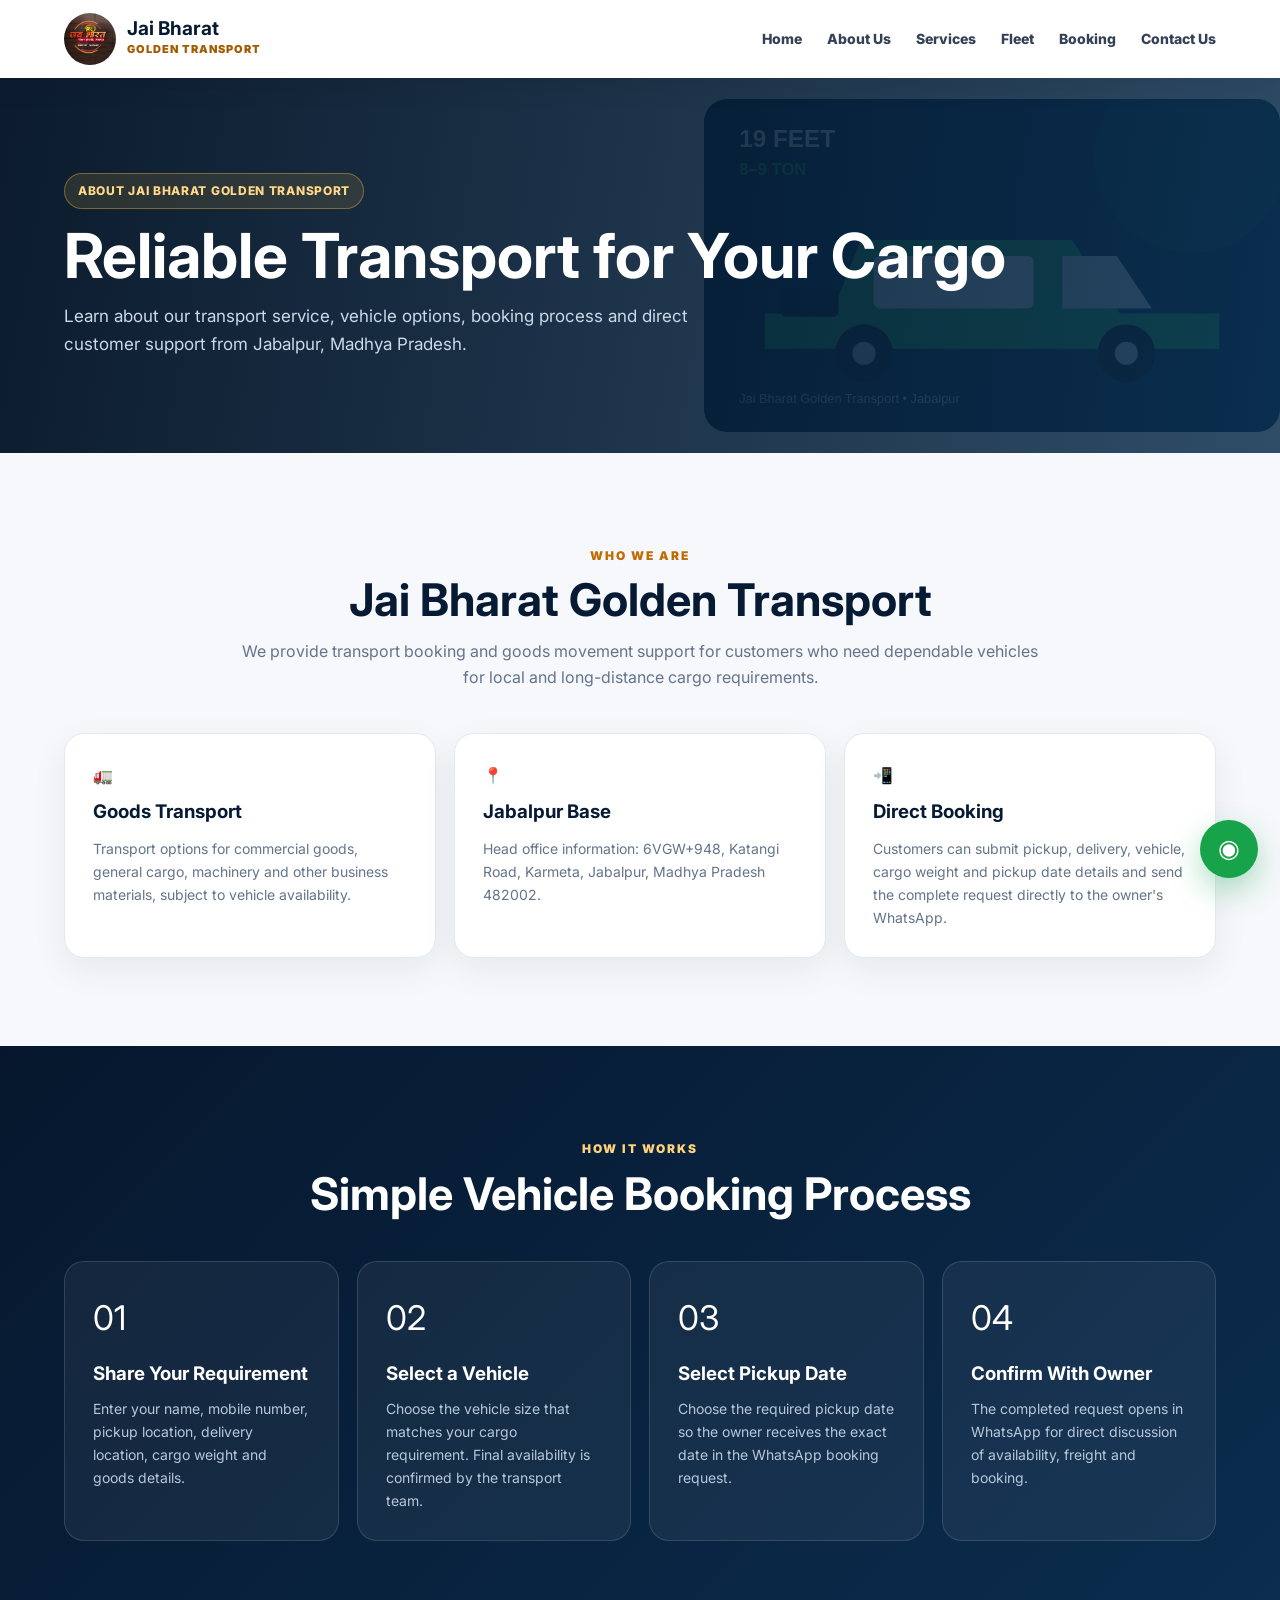
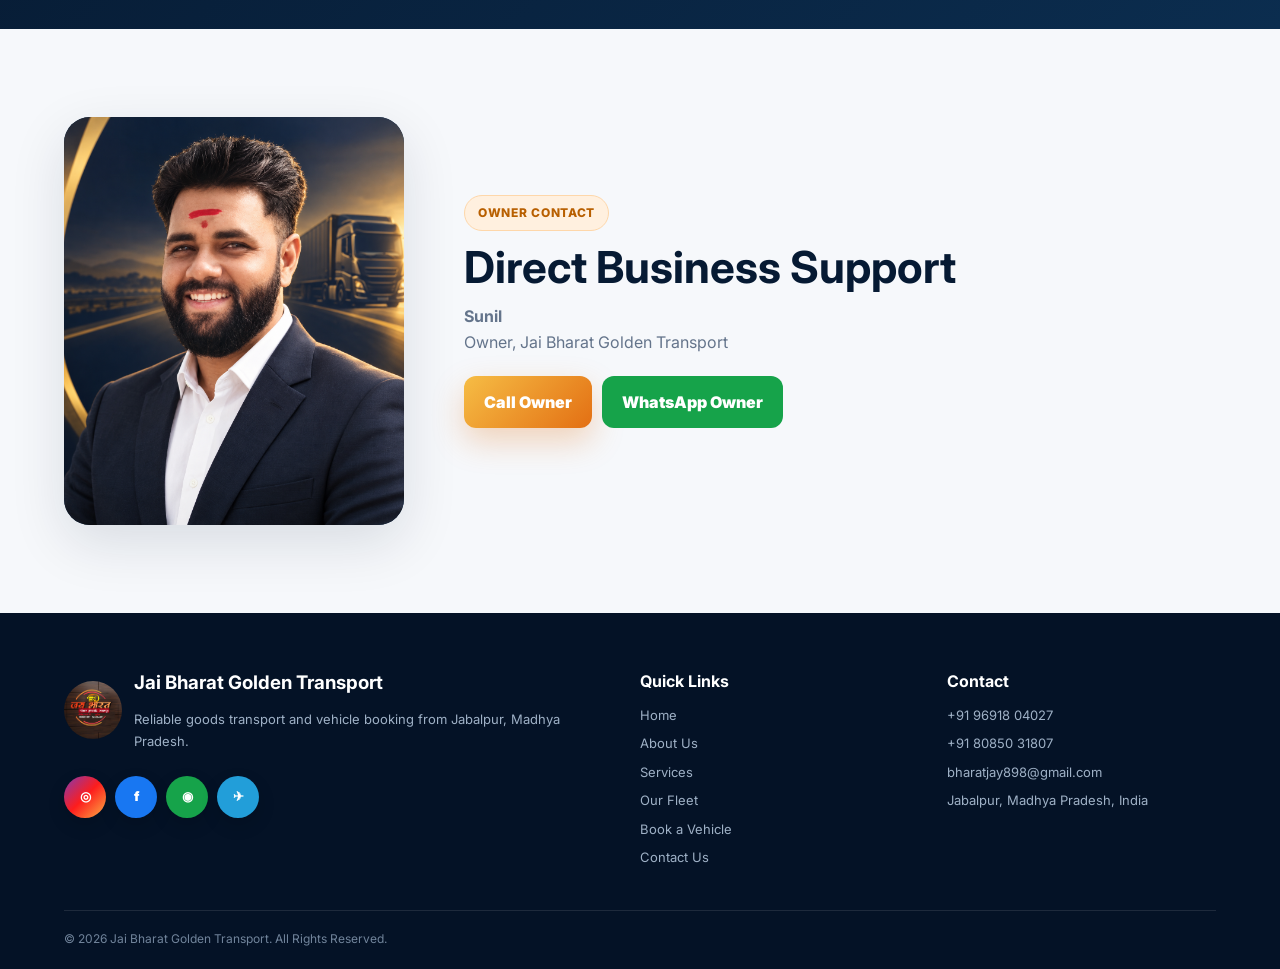
==== about.html @ 49b502b2 "Add files via upload" ====
<!DOCTYPE html>
<html lang="en">
<head>
<meta charset="UTF-8">
<meta name="viewport" content="width=device-width, initial-scale=1.0">
<meta name="description" content="About Jai Bharat Golden Transport, a Jabalpur transport and logistics service offering goods transport, freight support and vehicle booking.">
<meta name="keywords" content="Jai Bharat Golden Transport, Jabalpur Transport, transport service Jabalpur, goods transport Jabalpur, logistics Jabalpur, truck booking Jabalpur, vehicle booking Jabalpur, cargo transport Madhya Pradesh, freight transport, goods carrier, Tata Pickup, 14 feet truck, 17 feet truck, 19 feet truck, 22 feet truck, Jabalpur to Indore transport, Jabalpur to Pune transport, about Jai Bharat Golden Transport, Jabalpur logistics company, Jabalpur freight service">
<meta name="author" content="Jai Bharat Golden Transport">
<meta name="robots" content="index, follow">
<meta name="theme-color" content="#061a33">
<link rel="icon" href="logo.jfif">
<link rel="canonical" href="https://YOUR-DOMAIN.example/about.html">
<title>About Us | Jai Bharat Golden Transport</title>
<link rel="stylesheet" href="style.css">
</head>
<body>

<header class="nav">
  <a class="brand" href="index.html" aria-label="Jai Bharat Golden Transport Home">
    <img src="logo.jfif" alt="Jai Bharat Golden Transport logo">
    <div><strong>Jai Bharat</strong><span>Golden Transport</span></div>
  </a>
  <nav id="navLinks">
    <a href="index.html">Home</a>
    <a href="about.html">About Us</a>
    <a href="index.html#services">Services</a>
    <a href="index.html#fleet">Fleet</a>
    <a href="index.html#booking">Booking</a>
    <a href="contact.html">Contact Us</a>
  </nav>
  <button class="menu-btn" id="menuBtn" aria-label="Open navigation menu">☰</button>
</header>

<main>
<section class="page-hero"><div class="container"><span class="eyebrow">About Jai Bharat Golden Transport</span><h1>Reliable Transport for Your Cargo</h1><p>Learn about our transport service, vehicle options, booking process and direct customer support from Jabalpur, Madhya Pradesh.</p></div></section>
<section class="section"><div class="container">
<div class="section-head"><span>Who We Are</span><h2>Jai Bharat Golden Transport</h2><p>We provide transport booking and goods movement support for customers who need dependable vehicles for local and long-distance cargo requirements.</p></div>
<div class="feature-grid">
<article class="feature-card"><div class="icon">🚛</div><h3>Goods Transport</h3><p>Transport options for commercial goods, general cargo, machinery and other business materials, subject to vehicle availability.</p></article>
<article class="feature-card"><div class="icon">📍</div><h3>Jabalpur Base</h3><p>Head office information: 6VGW+948, Katangi Road, Karmeta, Jabalpur, Madhya Pradesh 482002.</p></article>
<article class="feature-card"><div class="icon">📲</div><h3>Direct Booking</h3><p>Customers can submit pickup, delivery, vehicle, cargo weight and pickup date details and send the complete request directly to the owner's WhatsApp.</p></article>
</div>
</div></section>
<section class="section dark-section"><div class="container"><div class="section-head light"><span>How It Works</span><h2>Simple Vehicle Booking Process</h2></div>
<div class="service-grid">
<article class="service-card"><div class="icon">01</div><h3>Share Your Requirement</h3><p>Enter your name, mobile number, pickup location, delivery location, cargo weight and goods details.</p></article>
<article class="service-card"><div class="icon">02</div><h3>Select a Vehicle</h3><p>Choose the vehicle size that matches your cargo requirement. Final availability is confirmed by the transport team.</p></article>
<article class="service-card"><div class="icon">03</div><h3>Select Pickup Date</h3><p>Choose the required pickup date so the owner receives the exact date in the WhatsApp booking request.</p></article>
<article class="service-card"><div class="icon">04</div><h3>Confirm With Owner</h3><p>The completed request opens in WhatsApp for direct discussion of availability, freight and booking.</p></article>
</div></div></section>
<section class="section"><div class="container owner-section">
<div class="owner-photo"><img src="owner.png" alt="Sunil, owner of Jai Bharat Golden Transport"></div>
<div class="owner-info"><span class="eyebrow" style="color:#b85f00;background:#fff0df;border-color:#fed7aa">Owner Contact</span><h2>Direct Business Support</h2><p><strong>Sunil</strong><br>Owner, Jai Bharat Golden Transport</p><div class="owner-buttons"><a class="btn primary" href="tel:9691804027">Call Owner</a><a class="btn whatsapp" href="https://wa.me/919691804027" target="_blank" rel="noopener">WhatsApp Owner</a></div></div>
</div></section>
</main>
<a class="float-wa" href="https://wa.me/919691804027" target="_blank" rel="noopener" aria-label="WhatsApp">◉</a>

<footer>
  <div class="container footer-grid">
    <div>
      <div class="footer-brand"><img src="logo.jfif" alt="Jai Bharat Golden Transport logo"><div><h3>Jai Bharat Golden Transport</h3><p>Reliable goods transport and vehicle booking from Jabalpur, Madhya Pradesh.</p></div></div>
      <div class="social-links">
        <a class="social instagram" href="https://www.instagram.com/" target="_blank" rel="noopener" aria-label="Instagram">◎</a>
        <a class="social facebook" href="https://www.facebook.com/" target="_blank" rel="noopener" aria-label="Facebook">f</a>
        <a class="social whatsapp" href="https://wa.me/919691804027" target="_blank" rel="noopener" aria-label="WhatsApp">◉</a>
        <a class="social telegram" href="https://t.me/" target="_blank" rel="noopener" aria-label="Telegram">✈</a>
      </div>
    </div>
    <div>
      <h4>Quick Links</h4>
      <a href="index.html">Home</a><a href="about.html">About Us</a><a href="index.html#services">Services</a><a href="index.html#fleet">Our Fleet</a><a href="index.html#booking">Book a Vehicle</a><a href="contact.html">Contact Us</a>
    </div>
    <div>
      <h4>Contact</h4>
      <a href="tel:9691804027">+91 96918 04027</a>
      <a href="tel:8085031807">+91 80850 31807</a>
      <a href="mailto:bharatjay898@gmail.com">bharatjay898@gmail.com</a>
      <p>Jabalpur, Madhya Pradesh, India</p>
    </div>
  </div>
  <div class="container footer-bottom">© <span id="year"></span> Jai Bharat Golden Transport. All Rights Reserved.</div>
</footer>

<script src="script.js"></script>
</body>
</html>
---- style.css ----
@import url('https://fonts.googleapis.com/css2?family=Inter:wght@400;500;600;700;800;900&display=swap');
:root{
  --navy:#061a33; --navy2:#0b2d50; --gold:#f5b83d; --gold2:#d99112;
  --orange:#ef7d18; --green:#16a34a; --text:#172033; --muted:#64748b;
  --bg:#f6f8fb; --white:#fff; --line:#e3e9f0;
  --shadow:0 18px 55px rgba(6,26,51,.12);
}
*{box-sizing:border-box;margin:0;padding:0}
html{scroll-behavior:smooth}
body{font-family:Inter,Arial,sans-serif;background:var(--bg);color:var(--text);line-height:1.65}
a{text-decoration:none;color:inherit}
img{max-width:100%}
.container{width:min(1160px,90%);margin:auto}
.nav{height:78px;background:rgba(255,255,255,.97);display:flex;align-items:center;padding:0 5%;position:sticky;top:0;z-index:100;box-shadow:0 8px 28px rgba(0,0,0,.08)}
.brand{display:flex;align-items:center;gap:11px;margin-right:auto}
.brand img{width:52px;height:52px;border-radius:50%;object-fit:cover}
.brand strong{display:block;color:var(--navy);font-size:19px;line-height:1.1}
.brand span{display:block;color:#a35c00;font-size:11px;font-weight:900;letter-spacing:1px;text-transform:uppercase}
nav{display:flex;align-items:center;gap:25px;font-size:14px;font-weight:800;color:#334155}
nav a{position:relative;padding:27px 0}
nav a:after{content:"";position:absolute;left:0;right:100%;bottom:18px;height:2px;background:var(--orange);transition:.25s}
nav a:hover,nav a.active{color:var(--orange)}
nav a:hover:after,nav a.active:after{right:0}
.menu-btn{display:none;border:0;background:none;font-size:27px;color:var(--navy)}
.hero{min-height:680px;position:relative;display:flex;align-items:center;overflow:hidden;background:linear-gradient(100deg,rgba(3,15,31,.98) 0%,rgba(5,27,49,.90) 48%,rgba(5,27,49,.48) 100%),url('22-ft.svg');background-repeat:no-repeat;background-size:cover,55% auto;background-position:center,right center}
.hero:before{content:"";position:absolute;inset:0;background:radial-gradient(circle at 78% 38%,rgba(245,184,61,.22),transparent 25%),linear-gradient(90deg,rgba(6,26,51,.4),transparent)}
.hero-content{position:relative;z-index:2;padding:90px 0;color:#fff;max-width:760px}
.eyebrow{display:inline-flex;padding:7px 13px;border-radius:999px;background:rgba(245,184,61,.12);border:1px solid rgba(245,184,61,.4);color:#ffd88a;font-size:12px;font-weight:800;letter-spacing:.7px;text-transform:uppercase}
.hero h1{font-size:clamp(40px,6vw,72px);line-height:1.04;margin:19px 0 18px;letter-spacing:-2px}
.hero h1 span{color:#ffc85b}
.hero p{font-size:18px;color:#dbe8f5;max-width:690px}
.hero-actions{display:flex;gap:12px;flex-wrap:wrap;margin:30px 0}
.btn{display:inline-flex;align-items:center;justify-content:center;gap:8px;border:0;border-radius:12px;padding:13px 20px;font-weight:900;cursor:pointer;transition:.25s}
.btn:hover{transform:translateY(-2px)}
.btn.primary{background:linear-gradient(135deg,#f6bd45,#e36f13);color:#fff;box-shadow:0 13px 32px rgba(227,111,19,.28)}
.btn.whatsapp{background:var(--green);color:#fff}
.btn.dark{background:var(--navy);color:#fff}
.btn.light{background:#fff;color:var(--navy)}
.btn.outline{border:1px solid rgba(255,255,255,.3);color:#fff;background:rgba(255,255,255,.07)}
.hero-stats{display:flex;gap:38px;flex-wrap:wrap;margin-top:20px}
.hero-stats b{display:block;font-size:25px}.hero-stats small{color:#bdcad9}
.section{padding:88px 0}
.section-head{text-align:center;max-width:800px;margin:0 auto 42px}
.section-head>span{font-size:12px;color:#c06c05;font-weight:900;text-transform:uppercase;letter-spacing:2px}
.section-head h2{font-size:clamp(29px,4vw,45px);line-height:1.12;color:var(--navy);margin:8px 0 12px}
.section-head p{color:var(--muted)}
.section-head.light h2,.section-head.light p{color:#fff}
.section-head.light>span{color:#ffd27b}
.dark-section{background:linear-gradient(135deg,#06172d,#0b2d4f);color:#fff}
.service-grid{display:grid;grid-template-columns:repeat(4,1fr);gap:18px}
.service-card{padding:28px;border:1px solid rgba(255,255,255,.13);background:rgba(255,255,255,.055);border-radius:20px;transition:.25s}
.service-card:hover{transform:translateY(-5px);background:rgba(255,255,255,.09)}
.service-card .icon{font-size:34px}.service-card h3{margin:13px 0 7px}.service-card p{color:#b8c7d9;font-size:14px}
.card-grid{display:grid;grid-template-columns:repeat(3,1fr);gap:18px}
.info-card,.fleet-card,.contact-card,.feature-card{background:#fff;border:1px solid var(--line);border-radius:20px;box-shadow:0 12px 35px rgba(7,27,53,.07)}
.info-card{padding:25px}.info-card .icon{font-size:29px}.info-card h3{margin:9px 0 5px;color:var(--navy)}.info-card p{color:var(--muted);font-size:14px}
.route-section{background:#eef4fa}
.route-box{display:grid;grid-template-columns:1fr 38px 1fr auto;gap:12px;align-items:end;background:#fff;padding:20px;border-radius:20px;box-shadow:var(--shadow)}
.field{display:flex;flex-direction:column;gap:7px}.field label{font-size:12px;font-weight:900;color:#475569}
.field input,.field select,.field textarea{width:100%;border:1px solid #d9e2ec;border-radius:11px;padding:12px 13px;font:inherit;outline:none;background:#fff;color:#172033}
.field input:focus,.field select:focus,.field textarea:focus{border-color:#f1a62b;box-shadow:0 0 0 3px rgba(241,166,43,.12)}
.swap{text-align:center;font-size:25px;color:var(--orange);padding-bottom:8px}
.route-result{margin-top:18px;background:#fff;border-left:4px solid var(--green);border-radius:12px;padding:16px}
.fleet-grid{display:grid;grid-template-columns:repeat(5,1fr);gap:16px}
.fleet-card{overflow:hidden;transition:.25s}.fleet-card:hover{transform:translateY(-5px)}
.fleet-card img{width:100%;display:block;aspect-ratio:1.65;object-fit:contain;background:#f8fafc;padding:12px}
.fleet-card>div{padding:18px}.tag{font-size:10px;background:#fff2d8;color:#9a5900;border-radius:999px;padding:5px 8px;font-weight:900}
.fleet-card h3{margin:11px 0 3px;color:var(--navy)}.fleet-card strong{color:#df6e0f}.fleet-card p{color:var(--muted);font-size:13px;margin-top:5px}
.booking-section{background:linear-gradient(135deg,#06172d,#0d3154)}
.booking-form{display:grid;grid-template-columns:repeat(2,1fr);gap:15px;background:rgba(255,255,255,.065);padding:25px;border-radius:22px;border:1px solid rgba(255,255,255,.13)}
.booking-form .field label{color:#dce9f6}.booking-form .field input,.booking-form .field select,.booking-form .field textarea{background:#fff}
.full{grid-column:1/-1}.big{padding:16px;font-size:15px}
.owner-section{display:grid;grid-template-columns:340px 1fr;gap:60px;align-items:center}
.owner-photo{border-radius:26px;overflow:hidden;box-shadow:var(--shadow);background:#0b2c4b}
.owner-photo img{width:100%;display:block}
.owner-info h1,.owner-info h2{font-size:44px;line-height:1.1;color:var(--navy);margin:12px 0}
.owner-info>p{color:var(--muted);font-size:16px}
.owner-buttons{display:flex;gap:10px;flex-wrap:wrap;margin:20px 0}
.contact-lines{display:flex;gap:18px;flex-wrap:wrap;color:#475569;font-size:14px}
.contact-lines a{font-weight:900;color:#b85f00}
.social-links{display:flex;gap:9px;flex-wrap:wrap;margin-top:17px}
.social{width:42px;height:42px;border-radius:50%;display:inline-flex;align-items:center;justify-content:center;color:#fff;font-weight:900;box-shadow:0 7px 18px rgba(0,0,0,.14);transition:.2s}
.social:hover{transform:translateY(-3px)}.instagram{background:linear-gradient(135deg,#833ab4,#fd1d1d,#fcb045)}.facebook{background:#1877f2}.telegram{background:#229ed9}.whatsapp{background:#16a34a}
.rating-card{padding:32px;display:flex;justify-content:space-between;align-items:center;gap:25px}
.stars{font-size:32px;color:#f4aa22;white-space:nowrap}.stars small{display:block;color:#64748b;font-size:10px;text-align:center;letter-spacing:1px}
.page-hero{padding:95px 0;background:linear-gradient(100deg,rgba(4,20,39,.97),rgba(9,44,75,.84)),url('19-ft.svg') right center/45% auto no-repeat;color:#fff}
.page-hero h1{font-size:clamp(38px,5vw,62px);line-height:1.05;margin:14px 0}.page-hero p{max-width:700px;color:#cbd9e8;font-size:17px}
.feature-grid{display:grid;grid-template-columns:repeat(3,1fr);gap:18px}.feature-card{padding:28px}.feature-card h3{color:var(--navy);margin:9px 0}.feature-card p{color:var(--muted);font-size:14px}
.contact-grid{display:grid;grid-template-columns:1.1fr .9fr;gap:25px}.contact-card{padding:30px}.contact-card h2{color:var(--navy);margin-bottom:15px}.contact-list{display:grid;gap:14px}.contact-item{padding:16px;border:1px solid var(--line);border-radius:13px;background:#f8fafc}.contact-item strong{display:block;color:var(--navy)}.contact-item span,.contact-item a{color:var(--muted);font-size:14px}
footer{background:#041226;color:#dbeafe;padding:55px 0 20px}
.footer-grid{display:grid;grid-template-columns:2fr 1fr 1fr;gap:38px}
.footer-brand{display:flex;align-items:center;gap:12px}.footer-brand img{width:58px;height:58px;border-radius:50%;object-fit:cover}
footer h3,footer h4{color:#fff;margin-bottom:10px}footer p,footer a{color:#9fb1c6;font-size:13px}footer a{display:block;margin:7px 0}.footer-bottom{border-top:1px solid rgba(255,255,255,.1);margin-top:35px;padding-top:18px;color:#71849b;font-size:12px}
.float-wa{position:fixed;right:22px;bottom:22px;width:58px;height:58px;border-radius:50%;display:flex;align-items:center;justify-content:center;background:#16a34a;color:#fff;font-size:25px;box-shadow:0 12px 30px rgba(22,163,74,.35);z-index:90}
@media(max-width:1050px){.service-grid{grid-template-columns:repeat(2,1fr)}.fleet-grid{grid-template-columns:repeat(3,1fr)}nav{gap:16px}.card-grid,.feature-grid{grid-template-columns:repeat(2,1fr)}}
@media(max-width:760px){
 .nav{height:68px;padding:0 4%}.brand img{width:44px;height:44px}.brand strong{font-size:16px}.brand span{font-size:9px}
 nav{display:none;position:absolute;left:0;right:0;top:68px;background:#fff;flex-direction:column;align-items:stretch;padding:10px 6%;box-shadow:0 15px 25px rgba(0,0,0,.1);gap:0}
 nav.show{display:flex}nav a{padding:13px 0}nav a:after{bottom:6px}.menu-btn{display:block}
 .hero{min-height:650px;background-size:cover,80% auto;background-position:center,right 35%}.hero-content{padding:65px 0}.hero h1{font-size:43px}.hero p{font-size:15px}
 .hero-stats{gap:18px}.section{padding:65px 0}.service-grid,.card-grid,.feature-grid,.fleet-grid,.contact-grid{grid-template-columns:1fr}
 .route-box{grid-template-columns:1fr}.swap{display:none}.booking-form{grid-template-columns:1fr;padding:17px}.full{grid-column:auto}
 .owner-section{grid-template-columns:1fr;gap:28px}.owner-photo{max-width:340px;margin:auto}.owner-info h2{font-size:35px}
 .footer-grid{grid-template-columns:1fr 1fr}.footer-grid>div:first-child{grid-column:1/-1}.page-hero{padding:70px 0;background-size:75% auto}
 .float-wa{right:16px;bottom:16px}
}
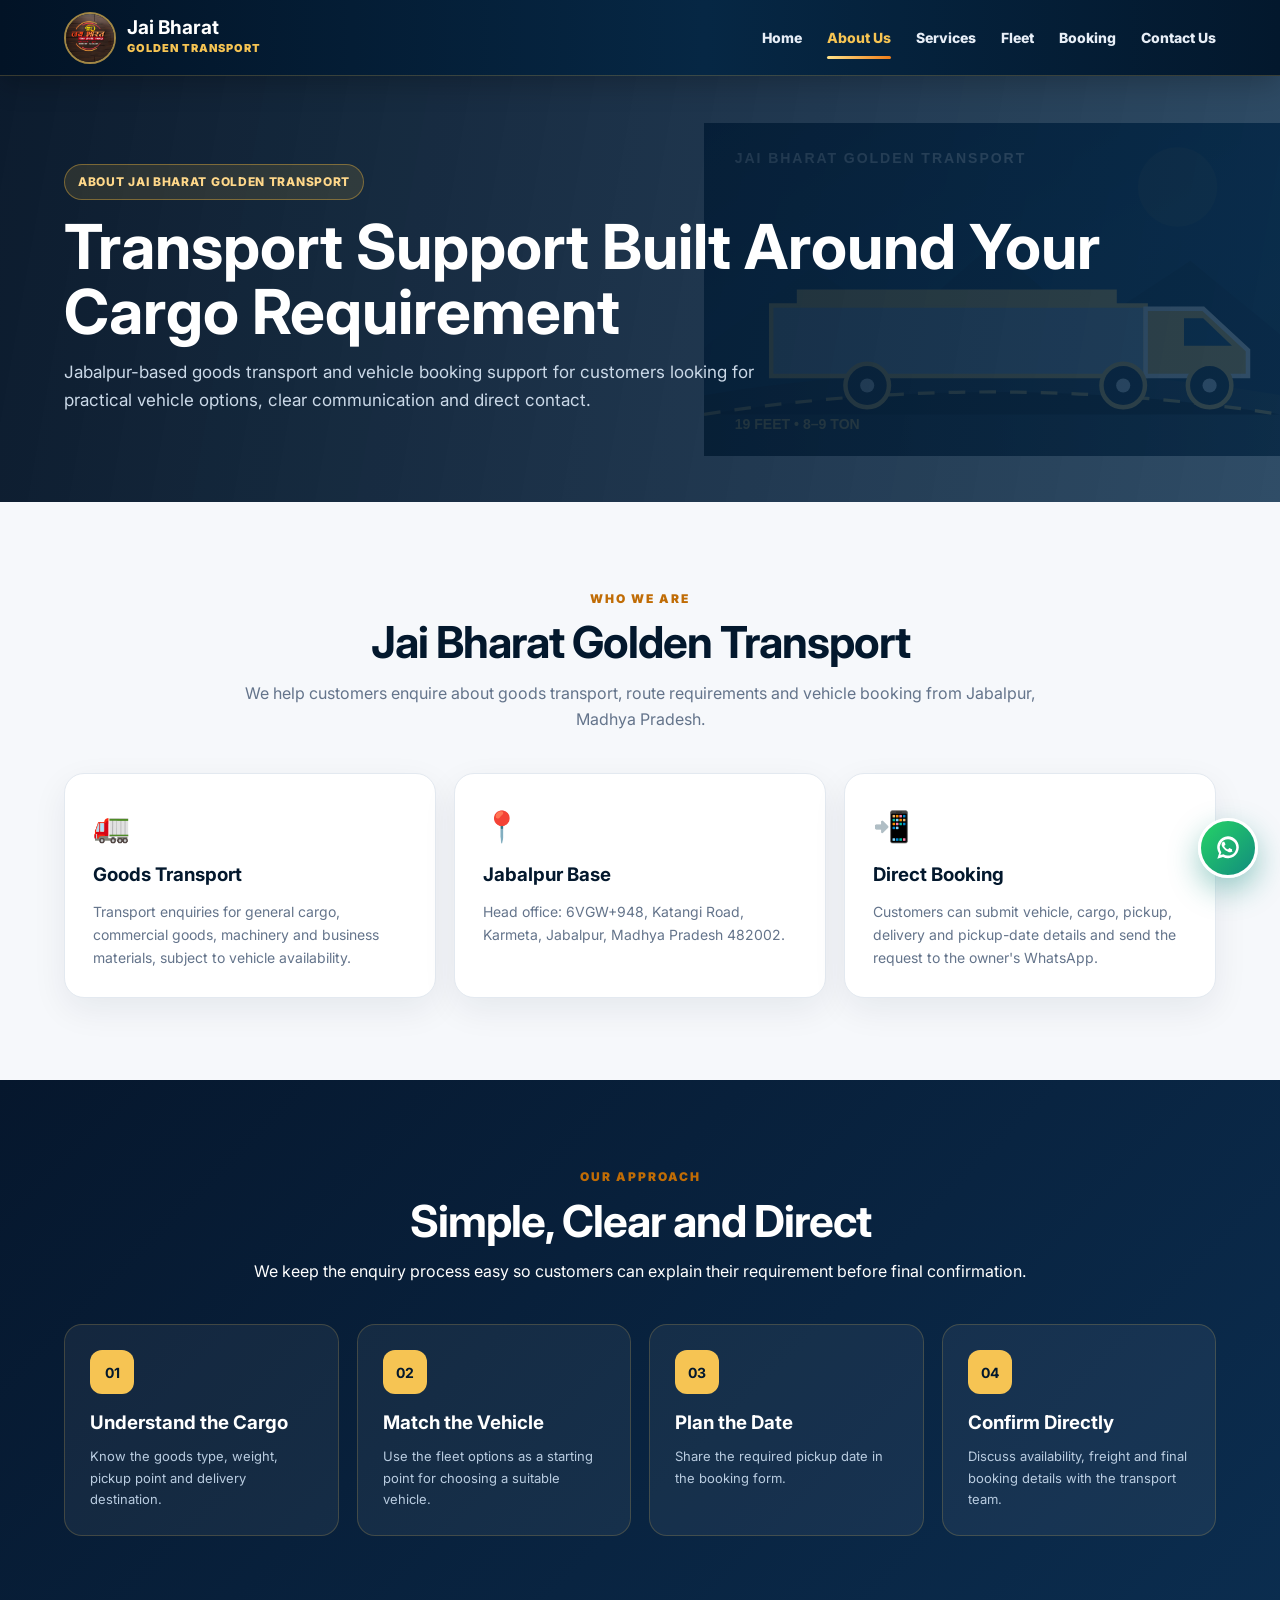
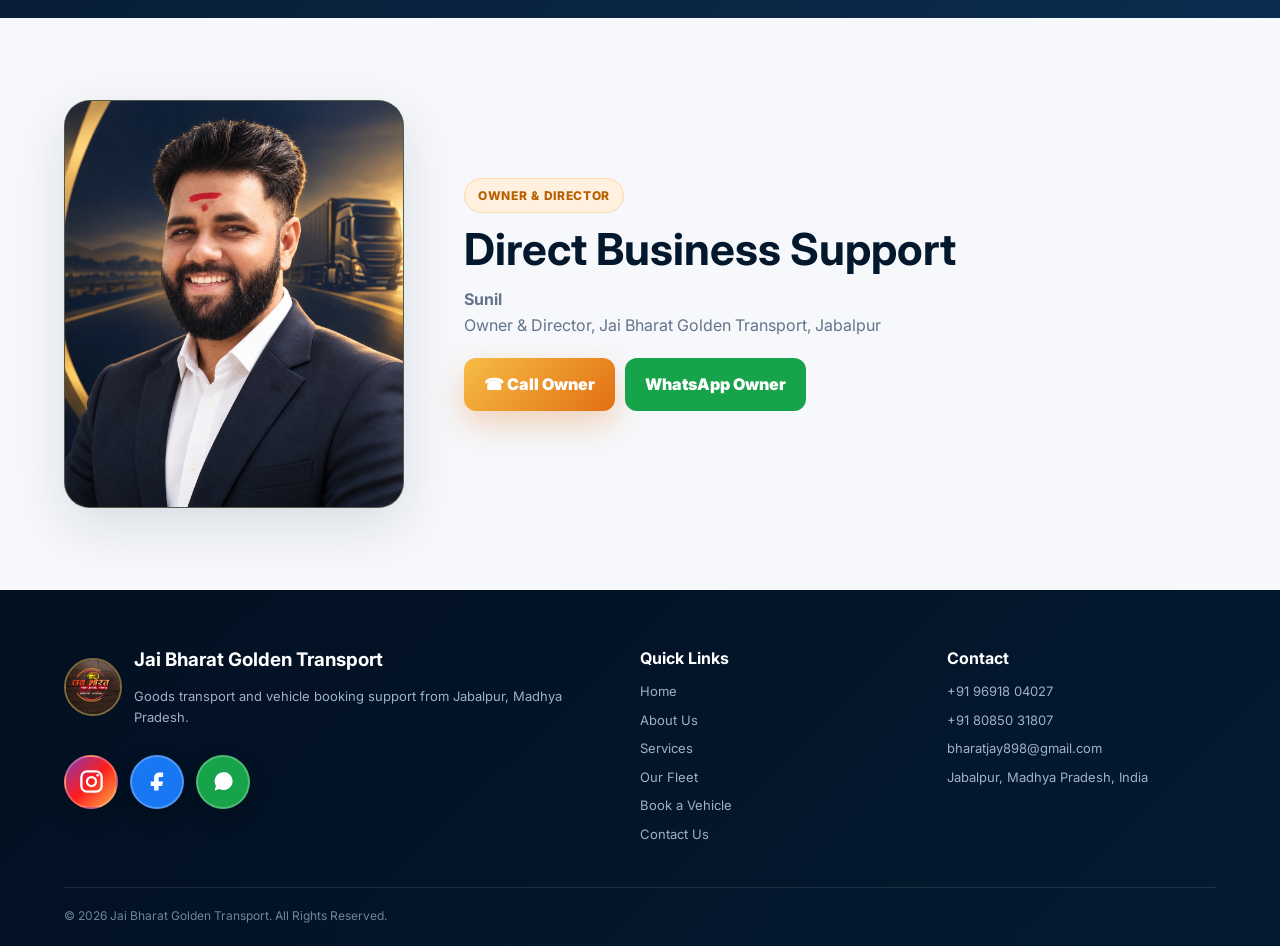
==== commit 22bf29a7: "Add files via upload" ====
--- a/about.html
+++ b/about.html
@@ -1,86 +1,8 @@
-<!DOCTYPE html>
-<html lang="en">
-<head>
-<meta charset="UTF-8">
-<meta name="viewport" content="width=device-width, initial-scale=1.0">
-<meta name="description" content="About Jai Bharat Golden Transport, a Jabalpur transport and logistics service offering goods transport, freight support and vehicle booking.">
-<meta name="keywords" content="Jai Bharat Golden Transport, Jabalpur Transport, transport service Jabalpur, goods transport Jabalpur, logistics Jabalpur, truck booking Jabalpur, vehicle booking Jabalpur, cargo transport Madhya Pradesh, freight transport, goods carrier, Tata Pickup, 14 feet truck, 17 feet truck, 19 feet truck, 22 feet truck, Jabalpur to Indore transport, Jabalpur to Pune transport, about Jai Bharat Golden Transport, Jabalpur logistics company, Jabalpur freight service">
-<meta name="author" content="Jai Bharat Golden Transport">
-<meta name="robots" content="index, follow">
-<meta name="theme-color" content="#061a33">
-<link rel="icon" href="logo.jfif">
-<link rel="canonical" href="https://YOUR-DOMAIN.example/about.html">
-<title>About Us | Jai Bharat Golden Transport</title>
-<link rel="stylesheet" href="style.css">
-</head>
-<body>
-
-<header class="nav">
-  <a class="brand" href="index.html" aria-label="Jai Bharat Golden Transport Home">
-    <img src="logo.jfif" alt="Jai Bharat Golden Transport logo">
-    <div><strong>Jai Bharat</strong><span>Golden Transport</span></div>
-  </a>
-  <nav id="navLinks">
-    <a href="index.html">Home</a>
-    <a href="about.html">About Us</a>
-    <a href="index.html#services">Services</a>
-    <a href="index.html#fleet">Fleet</a>
-    <a href="index.html#booking">Booking</a>
-    <a href="contact.html">Contact Us</a>
-  </nav>
-  <button class="menu-btn" id="menuBtn" aria-label="Open navigation menu">☰</button>
-</header>
-
-<main>
-<section class="page-hero"><div class="container"><span class="eyebrow">About Jai Bharat Golden Transport</span><h1>Reliable Transport for Your Cargo</h1><p>Learn about our transport service, vehicle options, booking process and direct customer support from Jabalpur, Madhya Pradesh.</p></div></section>
-<section class="section"><div class="container">
-<div class="section-head"><span>Who We Are</span><h2>Jai Bharat Golden Transport</h2><p>We provide transport booking and goods movement support for customers who need dependable vehicles for local and long-distance cargo requirements.</p></div>
-<div class="feature-grid">
-<article class="feature-card"><div class="icon">🚛</div><h3>Goods Transport</h3><p>Transport options for commercial goods, general cargo, machinery and other business materials, subject to vehicle availability.</p></article>
-<article class="feature-card"><div class="icon">📍</div><h3>Jabalpur Base</h3><p>Head office information: 6VGW+948, Katangi Road, Karmeta, Jabalpur, Madhya Pradesh 482002.</p></article>
-<article class="feature-card"><div class="icon">📲</div><h3>Direct Booking</h3><p>Customers can submit pickup, delivery, vehicle, cargo weight and pickup date details and send the complete request directly to the owner's WhatsApp.</p></article>
-</div>
-</div></section>
-<section class="section dark-section"><div class="container"><div class="section-head light"><span>How It Works</span><h2>Simple Vehicle Booking Process</h2></div>
-<div class="service-grid">
-<article class="service-card"><div class="icon">01</div><h3>Share Your Requirement</h3><p>Enter your name, mobile number, pickup location, delivery location, cargo weight and goods details.</p></article>
-<article class="service-card"><div class="icon">02</div><h3>Select a Vehicle</h3><p>Choose the vehicle size that matches your cargo requirement. Final availability is confirmed by the transport team.</p></article>
-<article class="service-card"><div class="icon">03</div><h3>Select Pickup Date</h3><p>Choose the required pickup date so the owner receives the exact date in the WhatsApp booking request.</p></article>
-<article class="service-card"><div class="icon">04</div><h3>Confirm With Owner</h3><p>The completed request opens in WhatsApp for direct discussion of availability, freight and booking.</p></article>
-</div></div></section>
-<section class="section"><div class="container owner-section">
-<div class="owner-photo"><img src="owner.png" alt="Sunil, owner of Jai Bharat Golden Transport"></div>
-<div class="owner-info"><span class="eyebrow" style="color:#b85f00;background:#fff0df;border-color:#fed7aa">Owner Contact</span><h2>Direct Business Support</h2><p><strong>Sunil</strong><br>Owner, Jai Bharat Golden Transport</p><div class="owner-buttons"><a class="btn primary" href="tel:9691804027">Call Owner</a><a class="btn whatsapp" href="https://wa.me/919691804027" target="_blank" rel="noopener">WhatsApp Owner</a></div></div>
-</div></section>
-</main>
-<a class="float-wa" href="https://wa.me/919691804027" target="_blank" rel="noopener" aria-label="WhatsApp">◉</a>
-
-<footer>
-  <div class="container footer-grid">
-    <div>
-      <div class="footer-brand"><img src="logo.jfif" alt="Jai Bharat Golden Transport logo"><div><h3>Jai Bharat Golden Transport</h3><p>Reliable goods transport and vehicle booking from Jabalpur, Madhya Pradesh.</p></div></div>
-      <div class="social-links">
-        <a class="social instagram" href="https://www.instagram.com/" target="_blank" rel="noopener" aria-label="Instagram">◎</a>
-        <a class="social facebook" href="https://www.facebook.com/" target="_blank" rel="noopener" aria-label="Facebook">f</a>
-        <a class="social whatsapp" href="https://wa.me/919691804027" target="_blank" rel="noopener" aria-label="WhatsApp">◉</a>
-        <a class="social telegram" href="https://t.me/" target="_blank" rel="noopener" aria-label="Telegram">✈</a>
-      </div>
-    </div>
-    <div>
-      <h4>Quick Links</h4>
-      <a href="index.html">Home</a><a href="about.html">About Us</a><a href="index.html#services">Services</a><a href="index.html#fleet">Our Fleet</a><a href="index.html#booking">Book a Vehicle</a><a href="contact.html">Contact Us</a>
-    </div>
-    <div>
-      <h4>Contact</h4>
-      <a href="tel:9691804027">+91 96918 04027</a>
-      <a href="tel:8085031807">+91 80850 31807</a>
-      <a href="mailto:bharatjay898@gmail.com">bharatjay898@gmail.com</a>
-      <p>Jabalpur, Madhya Pradesh, India</p>
-    </div>
-  </div>
-  <div class="container footer-bottom">© <span id="year"></span> Jai Bharat Golden Transport. All Rights Reserved.</div>
-</footer>
-
-<script src="script.js"></script>
-</body>
-</html>+<!DOCTYPE html><html lang="en"><head><meta charset="UTF-8"><meta name="viewport" content="width=device-width,initial-scale=1.0"><meta name="description" content="About Jai Bharat Golden Transport, a Jabalpur-based goods transport and vehicle booking service in Madhya Pradesh."><meta name="keywords" content="Jai Bharat Golden Transport, about Jabalpur transport, goods transport Jabalpur, transport service Madhya Pradesh, vehicle booking Jabalpur"><meta name="robots" content="index, follow"><link rel="icon" href="logo.jfif"><link rel="canonical" href="https://jai-bharat-golden-transport.onrender.com/about.html"><title>About Us | Jai Bharat Golden Transport</title><link rel="stylesheet" href="style.css"></head><body>
+<header class="nav"><a class="brand" href="index.html"><img src="logo.jfif" alt="Jai Bharat Golden Transport logo"><div><strong>Jai Bharat</strong><span>Golden Transport</span></div></a><nav id="navLinks"><a href="index.html">Home</a><a class="active" href="about.html">About Us</a><a href="index.html#services">Services</a><a href="index.html#fleet">Fleet</a><a href="index.html#booking">Booking</a><a href="contact.html">Contact Us</a></nav><button class="menu-btn" id="menuBtn" aria-label="Open navigation menu">☰</button></header>
+<main><section class="page-hero"><div class="container"><span class="eyebrow">About Jai Bharat Golden Transport</span><h1>Transport Support Built Around Your Cargo Requirement</h1><p>Jabalpur-based goods transport and vehicle booking support for customers looking for practical vehicle options, clear communication and direct contact.</p></div></section>
+<section class="section"><div class="container"><div class="section-head"><span>Who We Are</span><h2>Jai Bharat Golden Transport</h2><p>We help customers enquire about goods transport, route requirements and vehicle booking from Jabalpur, Madhya Pradesh.</p></div><div class="feature-grid"><article class="feature-card"><div class="icon">🚛</div><h3>Goods Transport</h3><p>Transport enquiries for general cargo, commercial goods, machinery and business materials, subject to vehicle availability.</p></article><article class="feature-card"><div class="icon">📍</div><h3>Jabalpur Base</h3><p>Head office: 6VGW+948, Katangi Road, Karmeta, Jabalpur, Madhya Pradesh 482002.</p></article><article class="feature-card"><div class="icon">📲</div><h3>Direct Booking</h3><p>Customers can submit vehicle, cargo, pickup, delivery and pickup-date details and send the request to the owner's WhatsApp.</p></article></div></div></section>
+<section class="section process-section"><div class="container"><div class="section-head"><span>Our Approach</span><h2>Simple, Clear and Direct</h2><p>We keep the enquiry process easy so customers can explain their requirement before final confirmation.</p></div><div class="process-grid"><article><b>01</b><h3>Understand the Cargo</h3><p>Know the goods type, weight, pickup point and delivery destination.</p></article><article><b>02</b><h3>Match the Vehicle</h3><p>Use the fleet options as a starting point for choosing a suitable vehicle.</p></article><article><b>03</b><h3>Plan the Date</h3><p>Share the required pickup date in the booking form.</p></article><article><b>04</b><h3>Confirm Directly</h3><p>Discuss availability, freight and final booking details with the transport team.</p></article></div></div></section>
+<section class="section"><div class="container owner-section"><div class="owner-photo"><img src="owner.png" alt="Sunil, Owner and Director of Jai Bharat Golden Transport"></div><div class="owner-info"><span class="eyebrow owner-label">Owner &amp; Director</span><h2>Direct Business Support</h2><p><strong>Sunil</strong><br>Owner &amp; Director, Jai Bharat Golden Transport, Jabalpur</p><div class="owner-buttons"><a class="btn primary" href="tel:9691804027">☎ Call Owner</a><a class="btn whatsapp" href="https://wa.me/919691804027" target="_blank" rel="noopener">WhatsApp Owner</a></div></div></div></section></main>
+<a class="float-wa" href="https://wa.me/919691804027" target="_blank" rel="noopener" aria-label="WhatsApp"><svg viewBox="0 0 24 24"><path d="M20.1 11.7a8.1 8.1 0 0 1-11.9 7L4 20l1.3-4.1a8.1 8.1 0 1 1 14.8-4.2Zm-8.1-6.2a6.1 6.1 0 0 0-5.2 9.3l.2.3-.7 2.2 2.3-.7.3.2A6.1 6.1 0 1 0 12 5.5Zm3.5 8.8c-.2.5-1 .9-1.5.9-.4.1-.9 0-1.3-.1-.4-.1-.8-.3-1.3-.6-2-1-3.3-3-3.4-3.1-.1-.1-.8-1.1-.8-2.1 0-1 .5-1.5.7-1.7.2-.2.4-.3.7-.3h.4c.1 0 .3.1.4.3l.6 1.4c.1.2.1.4 0 .5l-.4.5-.3.3c-.1.1-.2.2-.1.4.2.4.6 1 1.1 1.4.7.6 1.2.8 1.5.9.2.1.3.1.4-.1l.6-.7c.2-.2.3-.2.5-.1l1.3.6c.2.1.3.2.4.3.1.2.1.8-.1 1.3Z"/></svg></a>
+<footer><div class="container footer-grid"><div><div class="footer-brand"><img src="logo.jfif" alt="Jai Bharat Golden Transport logo"><div><h3>Jai Bharat Golden Transport</h3><p>Goods transport and vehicle booking support from Jabalpur, Madhya Pradesh.</p></div></div><div class="social-links"><a class="social instagram" href="https://www.instagram.com/" target="_blank" aria-label="Instagram"><svg viewBox="0 0 24 24"><rect x="3" y="3" width="18" height="18" rx="5" fill="none" stroke="currentColor" stroke-width="2"/><circle cx="12" cy="12" r="4" fill="none" stroke="currentColor" stroke-width="2"/><circle cx="17.5" cy="6.5" r="1.2"/></svg></a><a class="social facebook" href="https://www.facebook.com/" target="_blank" aria-label="Facebook"><svg viewBox="0 0 24 24"><path d="M14 8h3V4h-3c-3.3 0-5 1.9-5 5v3H6v4h3v4h4v-4h3l1-4h-4V9c0-.7.3-1 1-1Z"/></svg></a><a class="social whatsapp" href="https://wa.me/919691804027" target="_blank" aria-label="WhatsApp"><svg viewBox="0 0 24 24"><path d="M20.1 11.7a8 8 0 0 1-11.8 7L4 20l1.3-4.1A8 8 0 1 1 20.1 11.7Z"/></svg></a></div></div><div><h4>Quick Links</h4><a href="index.html">Home</a><a href="about.html">About Us</a><a href="index.html#services">Services</a><a href="index.html#fleet">Our Fleet</a><a href="index.html#booking">Book a Vehicle</a><a href="contact.html">Contact Us</a></div><div><h4>Contact</h4><a href="tel:9691804027">+91 96918 04027</a><a href="tel:8085031807">+91 80850 31807</a><a href="mailto:bharatjay898@gmail.com">bharatjay898@gmail.com</a><p>Jabalpur, Madhya Pradesh, India</p></div></div><div class="container footer-bottom">© <span id="year"></span> Jai Bharat Golden Transport. All Rights Reserved.</div></footer><script src="script.js"></script></body></html>
--- a/style.css
+++ b/style.css
@@ -1,107 +1,19 @@
-
 @import url('https://fonts.googleapis.com/css2?family=Inter:wght@400;500;600;700;800;900&display=swap');
-:root{
-  --navy:#061a33; --navy2:#0b2d50; --gold:#f5b83d; --gold2:#d99112;
-  --orange:#ef7d18; --green:#16a34a; --text:#172033; --muted:#64748b;
-  --bg:#f6f8fb; --white:#fff; --line:#e3e9f0;
-  --shadow:0 18px 55px rgba(6,26,51,.12);
-}
-*{box-sizing:border-box;margin:0;padding:0}
-html{scroll-behavior:smooth}
-body{font-family:Inter,Arial,sans-serif;background:var(--bg);color:var(--text);line-height:1.65}
-a{text-decoration:none;color:inherit}
-img{max-width:100%}
-.container{width:min(1160px,90%);margin:auto}
-.nav{height:78px;background:rgba(255,255,255,.97);display:flex;align-items:center;padding:0 5%;position:sticky;top:0;z-index:100;box-shadow:0 8px 28px rgba(0,0,0,.08)}
-.brand{display:flex;align-items:center;gap:11px;margin-right:auto}
-.brand img{width:52px;height:52px;border-radius:50%;object-fit:cover}
-.brand strong{display:block;color:var(--navy);font-size:19px;line-height:1.1}
-.brand span{display:block;color:#a35c00;font-size:11px;font-weight:900;letter-spacing:1px;text-transform:uppercase}
-nav{display:flex;align-items:center;gap:25px;font-size:14px;font-weight:800;color:#334155}
-nav a{position:relative;padding:27px 0}
-nav a:after{content:"";position:absolute;left:0;right:100%;bottom:18px;height:2px;background:var(--orange);transition:.25s}
-nav a:hover,nav a.active{color:var(--orange)}
-nav a:hover:after,nav a.active:after{right:0}
-.menu-btn{display:none;border:0;background:none;font-size:27px;color:var(--navy)}
-.hero{min-height:680px;position:relative;display:flex;align-items:center;overflow:hidden;background:linear-gradient(100deg,rgba(3,15,31,.98) 0%,rgba(5,27,49,.90) 48%,rgba(5,27,49,.48) 100%),url('22-ft.svg');background-repeat:no-repeat;background-size:cover,55% auto;background-position:center,right center}
-.hero:before{content:"";position:absolute;inset:0;background:radial-gradient(circle at 78% 38%,rgba(245,184,61,.22),transparent 25%),linear-gradient(90deg,rgba(6,26,51,.4),transparent)}
-.hero-content{position:relative;z-index:2;padding:90px 0;color:#fff;max-width:760px}
-.eyebrow{display:inline-flex;padding:7px 13px;border-radius:999px;background:rgba(245,184,61,.12);border:1px solid rgba(245,184,61,.4);color:#ffd88a;font-size:12px;font-weight:800;letter-spacing:.7px;text-transform:uppercase}
-.hero h1{font-size:clamp(40px,6vw,72px);line-height:1.04;margin:19px 0 18px;letter-spacing:-2px}
-.hero h1 span{color:#ffc85b}
-.hero p{font-size:18px;color:#dbe8f5;max-width:690px}
-.hero-actions{display:flex;gap:12px;flex-wrap:wrap;margin:30px 0}
-.btn{display:inline-flex;align-items:center;justify-content:center;gap:8px;border:0;border-radius:12px;padding:13px 20px;font-weight:900;cursor:pointer;transition:.25s}
-.btn:hover{transform:translateY(-2px)}
-.btn.primary{background:linear-gradient(135deg,#f6bd45,#e36f13);color:#fff;box-shadow:0 13px 32px rgba(227,111,19,.28)}
-.btn.whatsapp{background:var(--green);color:#fff}
-.btn.dark{background:var(--navy);color:#fff}
-.btn.light{background:#fff;color:var(--navy)}
-.btn.outline{border:1px solid rgba(255,255,255,.3);color:#fff;background:rgba(255,255,255,.07)}
-.hero-stats{display:flex;gap:38px;flex-wrap:wrap;margin-top:20px}
-.hero-stats b{display:block;font-size:25px}.hero-stats small{color:#bdcad9}
-.section{padding:88px 0}
-.section-head{text-align:center;max-width:800px;margin:0 auto 42px}
-.section-head>span{font-size:12px;color:#c06c05;font-weight:900;text-transform:uppercase;letter-spacing:2px}
-.section-head h2{font-size:clamp(29px,4vw,45px);line-height:1.12;color:var(--navy);margin:8px 0 12px}
-.section-head p{color:var(--muted)}
-.section-head.light h2,.section-head.light p{color:#fff}
-.section-head.light>span{color:#ffd27b}
-.dark-section{background:linear-gradient(135deg,#06172d,#0b2d4f);color:#fff}
-.service-grid{display:grid;grid-template-columns:repeat(4,1fr);gap:18px}
-.service-card{padding:28px;border:1px solid rgba(255,255,255,.13);background:rgba(255,255,255,.055);border-radius:20px;transition:.25s}
-.service-card:hover{transform:translateY(-5px);background:rgba(255,255,255,.09)}
-.service-card .icon{font-size:34px}.service-card h3{margin:13px 0 7px}.service-card p{color:#b8c7d9;font-size:14px}
-.card-grid{display:grid;grid-template-columns:repeat(3,1fr);gap:18px}
-.info-card,.fleet-card,.contact-card,.feature-card{background:#fff;border:1px solid var(--line);border-radius:20px;box-shadow:0 12px 35px rgba(7,27,53,.07)}
-.info-card{padding:25px}.info-card .icon{font-size:29px}.info-card h3{margin:9px 0 5px;color:var(--navy)}.info-card p{color:var(--muted);font-size:14px}
-.route-section{background:#eef4fa}
-.route-box{display:grid;grid-template-columns:1fr 38px 1fr auto;gap:12px;align-items:end;background:#fff;padding:20px;border-radius:20px;box-shadow:var(--shadow)}
-.field{display:flex;flex-direction:column;gap:7px}.field label{font-size:12px;font-weight:900;color:#475569}
-.field input,.field select,.field textarea{width:100%;border:1px solid #d9e2ec;border-radius:11px;padding:12px 13px;font:inherit;outline:none;background:#fff;color:#172033}
-.field input:focus,.field select:focus,.field textarea:focus{border-color:#f1a62b;box-shadow:0 0 0 3px rgba(241,166,43,.12)}
-.swap{text-align:center;font-size:25px;color:var(--orange);padding-bottom:8px}
-.route-result{margin-top:18px;background:#fff;border-left:4px solid var(--green);border-radius:12px;padding:16px}
-.fleet-grid{display:grid;grid-template-columns:repeat(5,1fr);gap:16px}
-.fleet-card{overflow:hidden;transition:.25s}.fleet-card:hover{transform:translateY(-5px)}
-.fleet-card img{width:100%;display:block;aspect-ratio:1.65;object-fit:contain;background:#f8fafc;padding:12px}
-.fleet-card>div{padding:18px}.tag{font-size:10px;background:#fff2d8;color:#9a5900;border-radius:999px;padding:5px 8px;font-weight:900}
-.fleet-card h3{margin:11px 0 3px;color:var(--navy)}.fleet-card strong{color:#df6e0f}.fleet-card p{color:var(--muted);font-size:13px;margin-top:5px}
-.booking-section{background:linear-gradient(135deg,#06172d,#0d3154)}
-.booking-form{display:grid;grid-template-columns:repeat(2,1fr);gap:15px;background:rgba(255,255,255,.065);padding:25px;border-radius:22px;border:1px solid rgba(255,255,255,.13)}
-.booking-form .field label{color:#dce9f6}.booking-form .field input,.booking-form .field select,.booking-form .field textarea{background:#fff}
-.full{grid-column:1/-1}.big{padding:16px;font-size:15px}
-.owner-section{display:grid;grid-template-columns:340px 1fr;gap:60px;align-items:center}
-.owner-photo{border-radius:26px;overflow:hidden;box-shadow:var(--shadow);background:#0b2c4b}
-.owner-photo img{width:100%;display:block}
-.owner-info h1,.owner-info h2{font-size:44px;line-height:1.1;color:var(--navy);margin:12px 0}
-.owner-info>p{color:var(--muted);font-size:16px}
-.owner-buttons{display:flex;gap:10px;flex-wrap:wrap;margin:20px 0}
-.contact-lines{display:flex;gap:18px;flex-wrap:wrap;color:#475569;font-size:14px}
-.contact-lines a{font-weight:900;color:#b85f00}
-.social-links{display:flex;gap:9px;flex-wrap:wrap;margin-top:17px}
-.social{width:42px;height:42px;border-radius:50%;display:inline-flex;align-items:center;justify-content:center;color:#fff;font-weight:900;box-shadow:0 7px 18px rgba(0,0,0,.14);transition:.2s}
-.social:hover{transform:translateY(-3px)}.instagram{background:linear-gradient(135deg,#833ab4,#fd1d1d,#fcb045)}.facebook{background:#1877f2}.telegram{background:#229ed9}.whatsapp{background:#16a34a}
-.rating-card{padding:32px;display:flex;justify-content:space-between;align-items:center;gap:25px}
-.stars{font-size:32px;color:#f4aa22;white-space:nowrap}.stars small{display:block;color:#64748b;font-size:10px;text-align:center;letter-spacing:1px}
-.page-hero{padding:95px 0;background:linear-gradient(100deg,rgba(4,20,39,.97),rgba(9,44,75,.84)),url('19-ft.svg') right center/45% auto no-repeat;color:#fff}
-.page-hero h1{font-size:clamp(38px,5vw,62px);line-height:1.05;margin:14px 0}.page-hero p{max-width:700px;color:#cbd9e8;font-size:17px}
-.feature-grid{display:grid;grid-template-columns:repeat(3,1fr);gap:18px}.feature-card{padding:28px}.feature-card h3{color:var(--navy);margin:9px 0}.feature-card p{color:var(--muted);font-size:14px}
-.contact-grid{display:grid;grid-template-columns:1.1fr .9fr;gap:25px}.contact-card{padding:30px}.contact-card h2{color:var(--navy);margin-bottom:15px}.contact-list{display:grid;gap:14px}.contact-item{padding:16px;border:1px solid var(--line);border-radius:13px;background:#f8fafc}.contact-item strong{display:block;color:var(--navy)}.contact-item span,.contact-item a{color:var(--muted);font-size:14px}
-footer{background:#041226;color:#dbeafe;padding:55px 0 20px}
-.footer-grid{display:grid;grid-template-columns:2fr 1fr 1fr;gap:38px}
-.footer-brand{display:flex;align-items:center;gap:12px}.footer-brand img{width:58px;height:58px;border-radius:50%;object-fit:cover}
-footer h3,footer h4{color:#fff;margin-bottom:10px}footer p,footer a{color:#9fb1c6;font-size:13px}footer a{display:block;margin:7px 0}.footer-bottom{border-top:1px solid rgba(255,255,255,.1);margin-top:35px;padding-top:18px;color:#71849b;font-size:12px}
-.float-wa{position:fixed;right:22px;bottom:22px;width:58px;height:58px;border-radius:50%;display:flex;align-items:center;justify-content:center;background:#16a34a;color:#fff;font-size:25px;box-shadow:0 12px 30px rgba(22,163,74,.35);z-index:90}
-@media(max-width:1050px){.service-grid{grid-template-columns:repeat(2,1fr)}.fleet-grid{grid-template-columns:repeat(3,1fr)}nav{gap:16px}.card-grid,.feature-grid{grid-template-columns:repeat(2,1fr)}}
-@media(max-width:760px){
- .nav{height:68px;padding:0 4%}.brand img{width:44px;height:44px}.brand strong{font-size:16px}.brand span{font-size:9px}
- nav{display:none;position:absolute;left:0;right:0;top:68px;background:#fff;flex-direction:column;align-items:stretch;padding:10px 6%;box-shadow:0 15px 25px rgba(0,0,0,.1);gap:0}
- nav.show{display:flex}nav a{padding:13px 0}nav a:after{bottom:6px}.menu-btn{display:block}
- .hero{min-height:650px;background-size:cover,80% auto;background-position:center,right 35%}.hero-content{padding:65px 0}.hero h1{font-size:43px}.hero p{font-size:15px}
- .hero-stats{gap:18px}.section{padding:65px 0}.service-grid,.card-grid,.feature-grid,.fleet-grid,.contact-grid{grid-template-columns:1fr}
- .route-box{grid-template-columns:1fr}.swap{display:none}.booking-form{grid-template-columns:1fr;padding:17px}.full{grid-column:auto}
- .owner-section{grid-template-columns:1fr;gap:28px}.owner-photo{max-width:340px;margin:auto}.owner-info h2{font-size:35px}
- .footer-grid{grid-template-columns:1fr 1fr}.footer-grid>div:first-child{grid-column:1/-1}.page-hero{padding:70px 0;background-size:75% auto}
- .float-wa{right:16px;bottom:16px}
-}
+:root{--navy:#03182d;--navy2:#0a3152;--gold:#f6c453;--gold2:#d88b16;--orange:#ef7d18;--green:#16a34a;--text:#172033;--muted:#64748b;--bg:#f6f8fb;--white:#fff;--line:#e3e9f0;--shadow:0 18px 55px rgba(6,26,51,.12)}
+*{box-sizing:border-box;margin:0;padding:0}html{scroll-behavior:smooth;scroll-padding-top:80px}body{font-family:Inter,Arial,sans-serif;background:var(--bg);color:var(--text);line-height:1.65}a{text-decoration:none;color:inherit}img{max-width:100%}.container{width:min(1160px,90%);margin:auto}
+.nav{height:76px;background:linear-gradient(90deg,#021326,#062744 55%,#03182d);display:flex;align-items:center;padding:0 5%;position:sticky;top:0;z-index:100;box-shadow:0 8px 28px rgba(0,0,0,.22);border-bottom:1px solid rgba(246,196,83,.22)}.brand{display:flex;align-items:center;gap:11px;margin-right:auto}.brand img{width:52px;height:52px;border-radius:50%;object-fit:cover;border:2px solid rgba(246,196,83,.65)}.brand strong{display:block;color:#fff;font-size:19px;line-height:1.1}.brand span{display:block;color:#f6c453;font-size:11px;font-weight:900;letter-spacing:1px;text-transform:uppercase}nav{display:flex;align-items:center;gap:25px;font-size:14px;font-weight:800;color:#e7eef7}nav a{position:relative;padding:27px 0}nav a:after{content:"";position:absolute;left:0;right:100%;bottom:17px;height:3px;border-radius:10px;background:linear-gradient(90deg,#ffe28a,#ef7d18);transition:.25s}nav a:hover,nav a.active{color:#f6c453}nav a:hover:after,nav a.active:after{right:0}.menu-btn{display:none;border:1px solid rgba(255,255,255,.2);background:rgba(255,255,255,.07);font-size:24px;color:#fff;width:44px;height:44px;border-radius:12px}
+.hero{min-height:570px;position:relative;display:flex;align-items:center;overflow:hidden;background:linear-gradient(90deg,rgba(2,15,29,.93) 0%,rgba(3,23,42,.75) 48%,rgba(3,23,42,.24) 100%),url('hero-transport.jpg') center/cover no-repeat}.hero:after{content:"";position:absolute;inset:0;background:radial-gradient(circle at 76% 28%,rgba(246,196,83,.18),transparent 26%);pointer-events:none}.hero-content{position:relative;z-index:2;padding:65px 0;max-width:710px;color:#fff;margin-left:0}.eyebrow{display:inline-flex;padding:7px 13px;border-radius:999px;background:rgba(245,184,61,.12);border:1px solid rgba(245,184,61,.4);color:#ffd88a;font-size:12px;font-weight:800;letter-spacing:.7px;text-transform:uppercase}.hero h1{font-size:clamp(38px,4.1vw,54px);line-height:1.04;margin:17px 0 17px;letter-spacing:-1.8px}.hero h1 span{display:block;color:#f6c453;text-shadow:0 4px 18px rgba(0,0,0,.2)}.hero p{font-size:17px;color:#e4edf7;max-width:680px}.hero-actions{display:flex;gap:12px;flex-wrap:wrap;margin:28px 0 22px}.btn{display:inline-flex;align-items:center;justify-content:center;gap:8px;border:0;border-radius:12px;padding:13px 20px;font-weight:900;cursor:pointer;transition:.25s}.btn:hover{transform:translateY(-2px)}.btn.primary{background:linear-gradient(135deg,#f6bd45,#e36f13);color:#fff;box-shadow:0 13px 32px rgba(227,111,19,.28)}.btn.whatsapp{background:#16a34a;color:#fff}.btn.outline{border:1px solid rgba(255,255,255,.3);color:#fff;background:rgba(255,255,255,.07)}.hero-trust{display:flex;gap:18px;flex-wrap:wrap;color:#f7e0a5;font-size:12px;font-weight:700}.hero-trust span{padding-left:11px;border-left:2px solid rgba(246,196,83,.55)}
+.trust-strip{background:#061c34;border-top:1px solid rgba(246,196,83,.22);border-bottom:1px solid rgba(246,196,83,.22);color:#fff}.trust-grid{display:grid;grid-template-columns:repeat(4,1fr)}.trust-grid>div{display:flex;gap:13px;align-items:center;padding:20px 18px;border-right:1px solid rgba(255,255,255,.09)}.trust-grid>div:last-child{border-right:0}.trust-icon{width:44px;height:44px;border-radius:13px;display:grid;place-items:center;background:rgba(246,196,83,.14);border:1px solid rgba(246,196,83,.4);color:#f6c453;font-size:21px;font-weight:900}.trust-grid strong{display:block;font-size:13px}.trust-grid small{display:block;color:#aebfd1;font-size:11px;margin-top:2px}
+.section{padding:82px 0}.section-head{text-align:center;max-width:820px;margin:0 auto 40px}.section-head>span{font-size:12px;color:#c06c05;font-weight:900;text-transform:uppercase;letter-spacing:2px}.section-head h2{font-size:clamp(29px,4vw,44px);line-height:1.12;color:var(--navy);margin:8px 0 12px;letter-spacing:-1px}.section-head p{color:var(--muted)}.section-head.light h2,.section-head.light p{color:#fff}.section-head.light>span{color:#ffd27b}
+.service-grid{display:grid;grid-template-columns:repeat(3,1fr);gap:18px}.service-card{padding:26px;border:1px solid rgba(246,196,83,.22);background:linear-gradient(145deg,#0a2a48,#061b32);border-radius:20px;transition:.25s;box-shadow:0 16px 38px rgba(3,24,45,.14)}.service-card:hover{transform:translateY(-5px)}.service-card .icon{width:56px;height:56px;border-radius:16px;display:grid;place-items:center;color:#f6c453;background:rgba(246,196,83,.13);border:1px solid rgba(246,196,83,.42)}.service-card .icon svg{width:29px;height:29px;fill:none;stroke:currentColor;stroke-width:1.8;stroke-linecap:round;stroke-linejoin:round}.service-card h3{margin:13px 0 7px;color:#fff;font-size:18px}.service-card p{color:#b9cce0;font-size:13px}
+.route-section{background:linear-gradient(180deg,#eef5fb,#f8fafc)}.route-box{display:grid;grid-template-columns:1fr 38px 1fr auto;gap:12px;align-items:end;background:#fff;padding:20px;border-radius:20px;box-shadow:var(--shadow)}.field{display:flex;flex-direction:column;gap:7px}.field label{font-size:12px;font-weight:900;color:#475569}.field input,.field select,.field textarea{width:100%;border:1px solid #d9e2ec;border-radius:11px;padding:12px 13px;font:inherit;outline:none;background:#fff;color:#172033}.field input:focus,.field select:focus,.field textarea:focus{border-color:#f1a62b;box-shadow:0 0 0 3px rgba(241,166,43,.12)}.swap{text-align:center;font-size:25px;color:var(--orange);padding-bottom:8px}.route-result{margin-top:18px;background:#fff;border-left:4px solid var(--green);border-radius:12px;padding:16px}
+.fleet-section{background:#f9fbfd}.fleet-grid{display:grid;grid-template-columns:repeat(5,1fr);gap:18px}.fleet-card{overflow:hidden;transition:.25s;border:1px solid #e4e8ed;background:#fff;border-radius:20px;box-shadow:0 12px 35px rgba(7,27,53,.07)}.fleet-card:hover{transform:translateY(-5px);border-color:rgba(216,139,22,.55);box-shadow:0 18px 45px rgba(3,24,45,.14)}.fleet-card img{width:100%;display:block;aspect-ratio:1.5;object-fit:cover;background:#061c32}.fleet-card>div{padding:18px}.tag{font-size:10px;background:#fff4d7;color:#9a6108;border:1px solid #f4d68c;border-radius:999px;padding:5px 8px;font-weight:900}.fleet-card h3{margin:11px 0 3px;color:var(--navy);font-size:19px}.fleet-card strong{color:#d27b0c}.fleet-card p{color:var(--muted);font-size:12px;margin:5px 0 12px}.fleet-book{border:0;background:none;color:#b76b08;font-weight:900;padding:0;cursor:pointer;font-size:12px}.fleet-book:hover{text-decoration:underline}
+.process-section{background:linear-gradient(135deg,#06172d,#0b2d4f)}.process-section .section-head h2,.process-section .section-head p{color:#fff}.process-grid{display:grid;grid-template-columns:repeat(4,1fr);gap:18px}.process-grid article{padding:25px;border:1px solid rgba(246,196,83,.2);border-radius:18px;background:rgba(255,255,255,.055)}.process-grid b{display:grid;place-items:center;width:44px;height:44px;border-radius:12px;background:#f6c453;color:#03182d;font-size:14px}.process-grid h3{color:#fff;margin:14px 0 7px}.process-grid p{color:#b9cce0;font-size:13px}
+.booking-section{background:linear-gradient(135deg,#03182d 0%,#0a3152 100%)}.booking-form{display:grid;grid-template-columns:repeat(2,1fr);gap:15px;background:rgba(255,255,255,.065);padding:25px;border-radius:22px;border:1px solid rgba(255,255,255,.13)}.booking-form .field label{color:#dce9f6}.booking-form .field input,.booking-form .field select,.booking-form .field textarea{background:#fff}.full{grid-column:1/-1}.big{padding:16px;font-size:15px}
+.why-section{background:#fff}.why-grid{display:grid;grid-template-columns:repeat(3,1fr);gap:18px}.why-grid article{padding:24px;border:1px solid var(--line);border-radius:18px;background:#fff;box-shadow:0 12px 35px rgba(7,27,53,.05)}.why-grid article>div{width:40px;height:40px;display:grid;place-items:center;border-radius:12px;background:#fff4d7;color:#b76b08;font-weight:900}.why-grid h3{color:var(--navy);margin:12px 0 6px;font-size:17px}.why-grid p{color:var(--muted);font-size:13px}
+.owner-section-wrap{background:#f2f6fa}.owner-section{display:grid;grid-template-columns:340px 1fr;gap:60px;align-items:center}.owner-photo{border-radius:26px;overflow:hidden;box-shadow:var(--shadow);background:#0b2c4b;border:1px solid rgba(246,196,83,.3)}.owner-photo img{width:100%;display:block}.owner-info h2{font-size:44px;line-height:1.1;color:var(--navy);margin:12px 0}.owner-info>p{color:var(--muted);font-size:16px}.owner-buttons{display:flex;gap:10px;flex-wrap:wrap;margin:20px 0}.owner-contact-btn span:first-child{font-size:18px}.contact-lines{display:flex;gap:18px;flex-wrap:wrap;color:#475569;font-size:14px}.contact-lines a{font-weight:900;color:#b85f00}.owner-label{color:#b85f00;background:#fff0df;border-color:#fed7aa}
+.social-links{display:flex;gap:12px;flex-wrap:wrap;margin-top:19px}.social{width:54px;height:54px;border-radius:50%;display:inline-flex;align-items:center;justify-content:center;color:#fff;box-shadow:0 9px 22px rgba(0,0,0,.2);transition:.2s;border:2px solid rgba(255,255,255,.25)}.social svg{width:27px;height:27px;display:block;fill:currentColor}.social:hover{transform:translateY(-4px) scale(1.03)}.instagram{background:linear-gradient(135deg,#833ab4,#fd1d1d,#fcb045)}.facebook{background:#1877f2}.telegram{background:#229ed9}.whatsapp{background:#16a34a}
+.page-hero{padding:88px 0;background:linear-gradient(100deg,rgba(4,20,39,.97),rgba(9,44,75,.84)),url('19-ft.svg') right center/45% auto no-repeat;color:#fff}.page-hero h1{font-size:clamp(38px,5vw,62px);line-height:1.05;margin:14px 0}.page-hero p{max-width:700px;color:#cbd9e8;font-size:17px}.feature-grid{display:grid;grid-template-columns:repeat(3,1fr);gap:18px}.feature-card{padding:28px;background:#fff;border:1px solid var(--line);border-radius:20px;box-shadow:0 12px 35px rgba(7,27,53,.07)}.feature-card .icon{font-size:30px}.feature-card h3{color:var(--navy);margin:9px 0}.feature-card p{color:var(--muted);font-size:14px}.contact-grid{display:grid;grid-template-columns:1.1fr .9fr;gap:25px}.contact-card{padding:30px;background:#fff;border:1px solid var(--line);border-radius:20px;box-shadow:0 12px 35px rgba(7,27,53,.07)}.contact-card h2{color:var(--navy);margin-bottom:15px}.contact-list{display:grid;gap:14px}.contact-item{padding:16px;border:1px solid var(--line);border-radius:13px;background:#f8fafc}.contact-item strong{display:block;color:var(--navy)}.contact-item span,.contact-item a{color:var(--muted);font-size:14px}
+footer{background:linear-gradient(135deg,#020f20,#041b32);color:#dbeafe;padding:55px 0 20px}.footer-grid{display:grid;grid-template-columns:2fr 1fr 1fr;gap:38px}.footer-brand{display:flex;align-items:center;gap:12px}.footer-brand img{width:58px;height:58px;border-radius:50%;object-fit:cover;border:2px solid rgba(246,196,83,.5)}footer h3,footer h4{color:#fff;margin-bottom:10px}footer p,footer a{color:#9fb1c6;font-size:13px}footer a{display:block;margin:7px 0}.footer-bottom{border-top:1px solid rgba(255,255,255,.1);margin-top:35px;padding-top:18px;color:#71849b;font-size:12px}.float-wa{position:fixed;right:22px;bottom:22px;width:60px;height:60px;border-radius:50%;display:flex;align-items:center;justify-content:center;background:linear-gradient(135deg,#25d366,#128c7e);color:#fff;box-shadow:0 12px 30px rgba(18,140,126,.42);z-index:90;border:3px solid #fff}.float-wa svg{width:32px;height:32px;fill:currentColor}
+@media(max-width:1050px){.service-grid{grid-template-columns:repeat(2,1fr)}.fleet-grid{grid-template-columns:repeat(3,1fr)}.process-grid{grid-template-columns:repeat(2,1fr)}.why-grid{grid-template-columns:repeat(2,1fr)}.hero-content{max-width:680px}.trust-grid{grid-template-columns:repeat(2,1fr)}}
+@media(max-width:760px){.nav{height:62px;padding:0 4%}.brand{gap:8px}.brand img{width:40px;height:40px}.brand strong{font-size:14px}.brand span{font-size:8px;letter-spacing:.7px}nav{display:none;position:absolute;left:3%;right:3%;top:68px;background:linear-gradient(180deg,#03182d,#082d4d);flex-direction:column;align-items:stretch;padding:8px 18px;border:1px solid rgba(255,255,255,.12);border-radius:16px;box-shadow:0 15px 30px rgba(0,0,0,.28);gap:0}nav.show{display:flex}nav a{padding:12px 2px;color:#fff}nav a:after{bottom:5px}.menu-btn{display:block}.hero{min-height:475px;align-items:flex-end;background-position:59% center}.hero-content{padding:35px 0 30px;max-width:100%}.hero h1{font-size:34px;line-height:1.04;letter-spacing:-1px;margin:12px 0}.hero p{font-size:13px;line-height:1.48}.hero-actions{margin:18px 0 13px}.btn{padding:11px 15px;font-size:13px}.hero-trust{gap:10px;font-size:10px}.trust-grid{grid-template-columns:1fr 1fr}.trust-grid>div{padding:15px 10px;border-right:0;border-bottom:1px solid rgba(255,255,255,.09)}.trust-icon{width:38px;height:38px;font-size:17px}.trust-grid strong{font-size:11px}.trust-grid small{font-size:9px}.section{padding:54px 0}.section-head{margin-bottom:30px}.section-head h2{font-size:31px}.service-grid,.feature-grid,.fleet-grid,.contact-grid,.why-grid{grid-template-columns:1fr}.route-box{grid-template-columns:1fr}.swap{display:none}.booking-form{grid-template-columns:1fr;padding:17px}.full{grid-column:auto}.process-grid{grid-template-columns:1fr}.owner-section{grid-template-columns:1fr;gap:28px}.owner-photo{max-width:300px;margin:auto}.owner-info h2{font-size:31px}.owner-buttons .btn{width:100%}.social{width:50px;height:50px}.social svg{width:25px;height:25px}.footer-grid{grid-template-columns:1fr}.page-hero{padding:60px 0;background-size:95% auto;background-position:center bottom}.float-wa{right:14px;bottom:14px;width:56px;height:56px}.float-wa svg{width:29px;height:29px}}
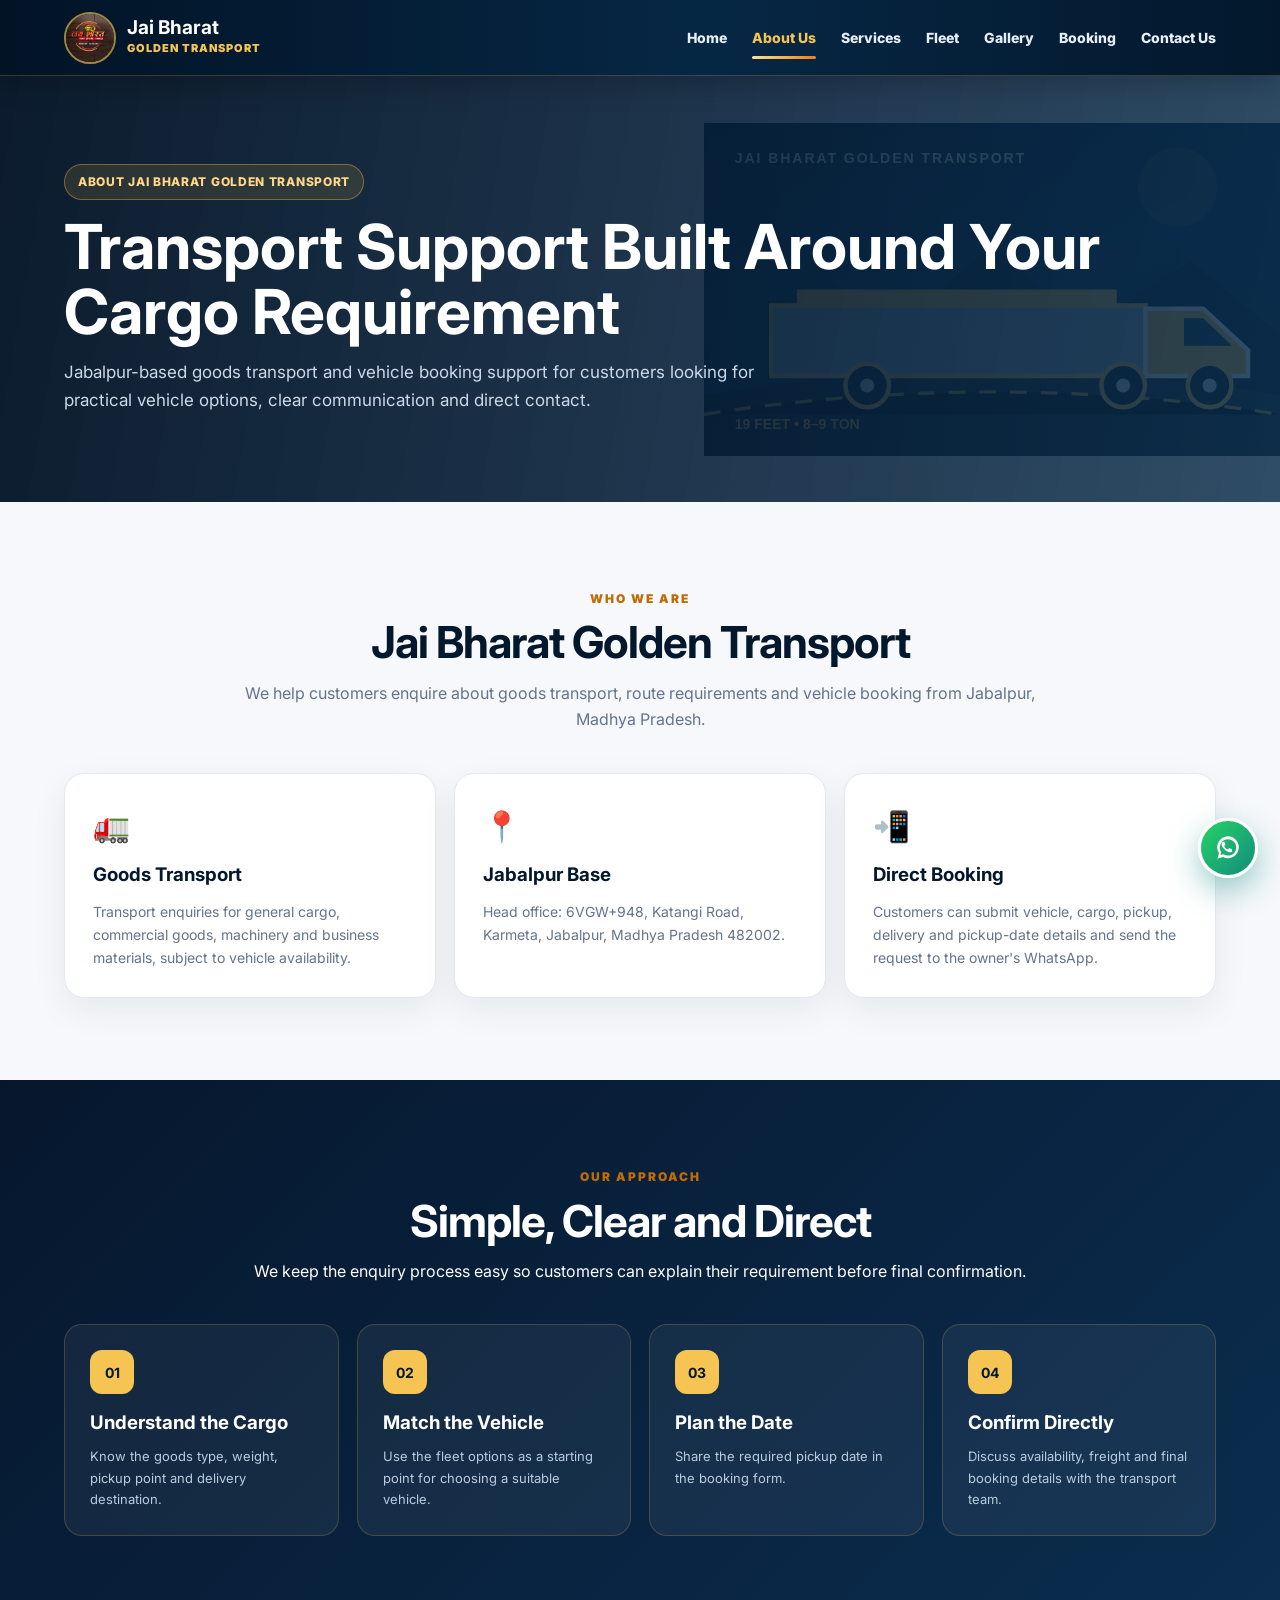
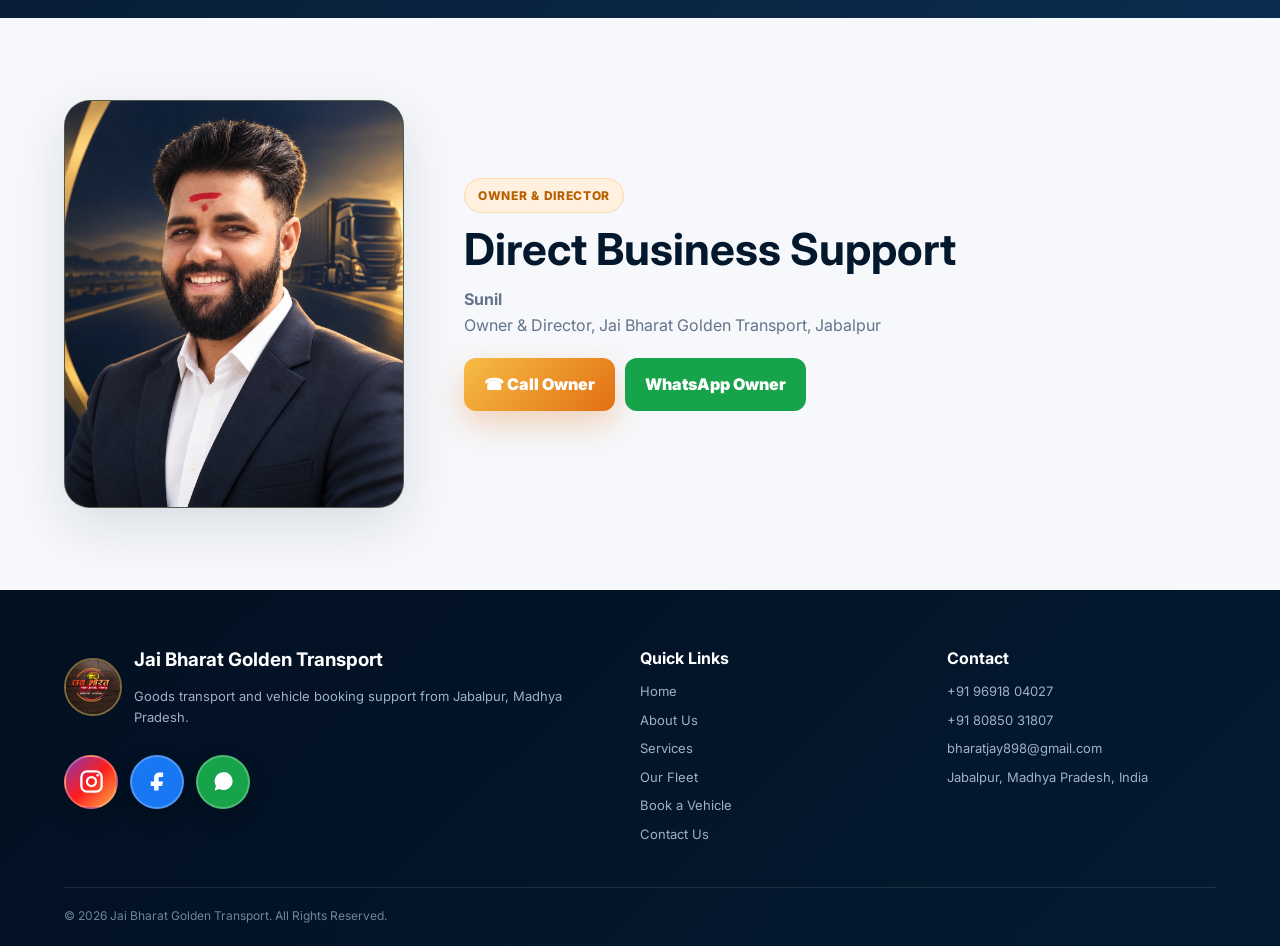
==== commit 91b74166: "Add files via upload" ====
--- a/about.html
+++ b/about.html
@@ -1,8 +1,8 @@
 <!DOCTYPE html><html lang="en"><head><meta charset="UTF-8"><meta name="viewport" content="width=device-width,initial-scale=1.0"><meta name="description" content="About Jai Bharat Golden Transport, a Jabalpur-based goods transport and vehicle booking service in Madhya Pradesh."><meta name="keywords" content="Jai Bharat Golden Transport, about Jabalpur transport, goods transport Jabalpur, transport service Madhya Pradesh, vehicle booking Jabalpur"><meta name="robots" content="index, follow"><link rel="icon" href="logo.jfif"><link rel="canonical" href="https://jai-bharat-golden-transport.onrender.com/about.html"><title>About Us | Jai Bharat Golden Transport</title><link rel="stylesheet" href="style.css"></head><body>
-<header class="nav"><a class="brand" href="index.html"><img src="logo.jfif" alt="Jai Bharat Golden Transport logo"><div><strong>Jai Bharat</strong><span>Golden Transport</span></div></a><nav id="navLinks"><a href="index.html">Home</a><a class="active" href="about.html">About Us</a><a href="index.html#services">Services</a><a href="index.html#fleet">Fleet</a><a href="index.html#booking">Booking</a><a href="contact.html">Contact Us</a></nav><button class="menu-btn" id="menuBtn" aria-label="Open navigation menu">☰</button></header>
+<header class="nav"><a class="brand" href="index.html"><img src="logo.jfif" alt="Jai Bharat Golden Transport logo"><div><strong>Jai Bharat</strong><span>Golden Transport</span></div></a><nav id="navLinks"><a href="index.html">Home</a><a class="active" href="about.html">About Us</a><a href="services.html">Services</a><a href="index.html#fleet">Fleet</a><a href="gallery.html">Gallery</a><a href="booking.html">Booking</a><a href="contact.html">Contact Us</a></nav><button class="menu-btn" id="menuBtn" aria-label="Open navigation menu">☰</button></header>
 <main><section class="page-hero"><div class="container"><span class="eyebrow">About Jai Bharat Golden Transport</span><h1>Transport Support Built Around Your Cargo Requirement</h1><p>Jabalpur-based goods transport and vehicle booking support for customers looking for practical vehicle options, clear communication and direct contact.</p></div></section>
 <section class="section"><div class="container"><div class="section-head"><span>Who We Are</span><h2>Jai Bharat Golden Transport</h2><p>We help customers enquire about goods transport, route requirements and vehicle booking from Jabalpur, Madhya Pradesh.</p></div><div class="feature-grid"><article class="feature-card"><div class="icon">🚛</div><h3>Goods Transport</h3><p>Transport enquiries for general cargo, commercial goods, machinery and business materials, subject to vehicle availability.</p></article><article class="feature-card"><div class="icon">📍</div><h3>Jabalpur Base</h3><p>Head office: 6VGW+948, Katangi Road, Karmeta, Jabalpur, Madhya Pradesh 482002.</p></article><article class="feature-card"><div class="icon">📲</div><h3>Direct Booking</h3><p>Customers can submit vehicle, cargo, pickup, delivery and pickup-date details and send the request to the owner's WhatsApp.</p></article></div></div></section>
 <section class="section process-section"><div class="container"><div class="section-head"><span>Our Approach</span><h2>Simple, Clear and Direct</h2><p>We keep the enquiry process easy so customers can explain their requirement before final confirmation.</p></div><div class="process-grid"><article><b>01</b><h3>Understand the Cargo</h3><p>Know the goods type, weight, pickup point and delivery destination.</p></article><article><b>02</b><h3>Match the Vehicle</h3><p>Use the fleet options as a starting point for choosing a suitable vehicle.</p></article><article><b>03</b><h3>Plan the Date</h3><p>Share the required pickup date in the booking form.</p></article><article><b>04</b><h3>Confirm Directly</h3><p>Discuss availability, freight and final booking details with the transport team.</p></article></div></div></section>
 <section class="section"><div class="container owner-section"><div class="owner-photo"><img src="owner.png" alt="Sunil, Owner and Director of Jai Bharat Golden Transport"></div><div class="owner-info"><span class="eyebrow owner-label">Owner &amp; Director</span><h2>Direct Business Support</h2><p><strong>Sunil</strong><br>Owner &amp; Director, Jai Bharat Golden Transport, Jabalpur</p><div class="owner-buttons"><a class="btn primary" href="tel:9691804027">☎ Call Owner</a><a class="btn whatsapp" href="https://wa.me/919691804027" target="_blank" rel="noopener">WhatsApp Owner</a></div></div></div></section></main>
 <a class="float-wa" href="https://wa.me/919691804027" target="_blank" rel="noopener" aria-label="WhatsApp"><svg viewBox="0 0 24 24"><path d="M20.1 11.7a8.1 8.1 0 0 1-11.9 7L4 20l1.3-4.1a8.1 8.1 0 1 1 14.8-4.2Zm-8.1-6.2a6.1 6.1 0 0 0-5.2 9.3l.2.3-.7 2.2 2.3-.7.3.2A6.1 6.1 0 1 0 12 5.5Zm3.5 8.8c-.2.5-1 .9-1.5.9-.4.1-.9 0-1.3-.1-.4-.1-.8-.3-1.3-.6-2-1-3.3-3-3.4-3.1-.1-.1-.8-1.1-.8-2.1 0-1 .5-1.5.7-1.7.2-.2.4-.3.7-.3h.4c.1 0 .3.1.4.3l.6 1.4c.1.2.1.4 0 .5l-.4.5-.3.3c-.1.1-.2.2-.1.4.2.4.6 1 1.1 1.4.7.6 1.2.8 1.5.9.2.1.3.1.4-.1l.6-.7c.2-.2.3-.2.5-.1l1.3.6c.2.1.3.2.4.3.1.2.1.8-.1 1.3Z"/></svg></a>
-<footer><div class="container footer-grid"><div><div class="footer-brand"><img src="logo.jfif" alt="Jai Bharat Golden Transport logo"><div><h3>Jai Bharat Golden Transport</h3><p>Goods transport and vehicle booking support from Jabalpur, Madhya Pradesh.</p></div></div><div class="social-links"><a class="social instagram" href="https://www.instagram.com/" target="_blank" aria-label="Instagram"><svg viewBox="0 0 24 24"><rect x="3" y="3" width="18" height="18" rx="5" fill="none" stroke="currentColor" stroke-width="2"/><circle cx="12" cy="12" r="4" fill="none" stroke="currentColor" stroke-width="2"/><circle cx="17.5" cy="6.5" r="1.2"/></svg></a><a class="social facebook" href="https://www.facebook.com/" target="_blank" aria-label="Facebook"><svg viewBox="0 0 24 24"><path d="M14 8h3V4h-3c-3.3 0-5 1.9-5 5v3H6v4h3v4h4v-4h3l1-4h-4V9c0-.7.3-1 1-1Z"/></svg></a><a class="social whatsapp" href="https://wa.me/919691804027" target="_blank" aria-label="WhatsApp"><svg viewBox="0 0 24 24"><path d="M20.1 11.7a8 8 0 0 1-11.8 7L4 20l1.3-4.1A8 8 0 1 1 20.1 11.7Z"/></svg></a></div></div><div><h4>Quick Links</h4><a href="index.html">Home</a><a href="about.html">About Us</a><a href="index.html#services">Services</a><a href="index.html#fleet">Our Fleet</a><a href="index.html#booking">Book a Vehicle</a><a href="contact.html">Contact Us</a></div><div><h4>Contact</h4><a href="tel:9691804027">+91 96918 04027</a><a href="tel:8085031807">+91 80850 31807</a><a href="mailto:bharatjay898@gmail.com">bharatjay898@gmail.com</a><p>Jabalpur, Madhya Pradesh, India</p></div></div><div class="container footer-bottom">© <span id="year"></span> Jai Bharat Golden Transport. All Rights Reserved.</div></footer><script src="script.js"></script></body></html>
+<footer><div class="container footer-grid"><div><div class="footer-brand"><img src="logo.jfif" alt="Jai Bharat Golden Transport logo"><div><h3>Jai Bharat Golden Transport</h3><p>Goods transport and vehicle booking support from Jabalpur, Madhya Pradesh.</p></div></div><div class="social-links"><a class="social instagram" href="https://www.instagram.com/" target="_blank" aria-label="Instagram"><svg viewBox="0 0 24 24"><rect x="3" y="3" width="18" height="18" rx="5" fill="none" stroke="currentColor" stroke-width="2"/><circle cx="12" cy="12" r="4" fill="none" stroke="currentColor" stroke-width="2"/><circle cx="17.5" cy="6.5" r="1.2"/></svg></a><a class="social facebook" href="https://www.facebook.com/" target="_blank" aria-label="Facebook"><svg viewBox="0 0 24 24"><path d="M14 8h3V4h-3c-3.3 0-5 1.9-5 5v3H6v4h3v4h4v-4h3l1-4h-4V9c0-.7.3-1 1-1Z"/></svg></a><a class="social whatsapp" href="https://wa.me/919691804027" target="_blank" aria-label="WhatsApp"><svg viewBox="0 0 24 24"><path d="M20.1 11.7a8 8 0 0 1-11.8 7L4 20l1.3-4.1A8 8 0 1 1 20.1 11.7Z"/></svg></a></div></div><div><h4>Quick Links</h4><a href="index.html">Home</a><a href="about.html">About Us</a><a href="services.html">Services</a><a href="index.html#fleet">Our Fleet</a><a href="booking.html">Book a Vehicle</a><a href="contact.html">Contact Us</a></div><div><h4>Contact</h4><a href="tel:9691804027">+91 96918 04027</a><a href="tel:8085031807">+91 80850 31807</a><a href="mailto:bharatjay898@gmail.com">bharatjay898@gmail.com</a><p>Jabalpur, Madhya Pradesh, India</p></div></div><div class="container footer-bottom">© <span id="year"></span> Jai Bharat Golden Transport. All Rights Reserved.</div></footer><script src="script.js"></script></body></html>
--- a/style.css
+++ b/style.css
@@ -2,7 +2,7 @@
 :root{--navy:#03182d;--navy2:#0a3152;--gold:#f6c453;--gold2:#d88b16;--orange:#ef7d18;--green:#16a34a;--text:#172033;--muted:#64748b;--bg:#f6f8fb;--white:#fff;--line:#e3e9f0;--shadow:0 18px 55px rgba(6,26,51,.12)}
 *{box-sizing:border-box;margin:0;padding:0}html{scroll-behavior:smooth;scroll-padding-top:80px}body{font-family:Inter,Arial,sans-serif;background:var(--bg);color:var(--text);line-height:1.65}a{text-decoration:none;color:inherit}img{max-width:100%}.container{width:min(1160px,90%);margin:auto}
 .nav{height:76px;background:linear-gradient(90deg,#021326,#062744 55%,#03182d);display:flex;align-items:center;padding:0 5%;position:sticky;top:0;z-index:100;box-shadow:0 8px 28px rgba(0,0,0,.22);border-bottom:1px solid rgba(246,196,83,.22)}.brand{display:flex;align-items:center;gap:11px;margin-right:auto}.brand img{width:52px;height:52px;border-radius:50%;object-fit:cover;border:2px solid rgba(246,196,83,.65)}.brand strong{display:block;color:#fff;font-size:19px;line-height:1.1}.brand span{display:block;color:#f6c453;font-size:11px;font-weight:900;letter-spacing:1px;text-transform:uppercase}nav{display:flex;align-items:center;gap:25px;font-size:14px;font-weight:800;color:#e7eef7}nav a{position:relative;padding:27px 0}nav a:after{content:"";position:absolute;left:0;right:100%;bottom:17px;height:3px;border-radius:10px;background:linear-gradient(90deg,#ffe28a,#ef7d18);transition:.25s}nav a:hover,nav a.active{color:#f6c453}nav a:hover:after,nav a.active:after{right:0}.menu-btn{display:none;border:1px solid rgba(255,255,255,.2);background:rgba(255,255,255,.07);font-size:24px;color:#fff;width:44px;height:44px;border-radius:12px}
-.hero{min-height:570px;position:relative;display:flex;align-items:center;overflow:hidden;background:linear-gradient(90deg,rgba(2,15,29,.93) 0%,rgba(3,23,42,.75) 48%,rgba(3,23,42,.24) 100%),url('hero-transport.jpg') center/cover no-repeat}.hero:after{content:"";position:absolute;inset:0;background:radial-gradient(circle at 76% 28%,rgba(246,196,83,.18),transparent 26%);pointer-events:none}.hero-content{position:relative;z-index:2;padding:65px 0;max-width:710px;color:#fff;margin-left:0}.eyebrow{display:inline-flex;padding:7px 13px;border-radius:999px;background:rgba(245,184,61,.12);border:1px solid rgba(245,184,61,.4);color:#ffd88a;font-size:12px;font-weight:800;letter-spacing:.7px;text-transform:uppercase}.hero h1{font-size:clamp(38px,4.1vw,54px);line-height:1.04;margin:17px 0 17px;letter-spacing:-1.8px}.hero h1 span{display:block;color:#f6c453;text-shadow:0 4px 18px rgba(0,0,0,.2)}.hero p{font-size:17px;color:#e4edf7;max-width:680px}.hero-actions{display:flex;gap:12px;flex-wrap:wrap;margin:28px 0 22px}.btn{display:inline-flex;align-items:center;justify-content:center;gap:8px;border:0;border-radius:12px;padding:13px 20px;font-weight:900;cursor:pointer;transition:.25s}.btn:hover{transform:translateY(-2px)}.btn.primary{background:linear-gradient(135deg,#f6bd45,#e36f13);color:#fff;box-shadow:0 13px 32px rgba(227,111,19,.28)}.btn.whatsapp{background:#16a34a;color:#fff}.btn.outline{border:1px solid rgba(255,255,255,.3);color:#fff;background:rgba(255,255,255,.07)}.hero-trust{display:flex;gap:18px;flex-wrap:wrap;color:#f7e0a5;font-size:12px;font-weight:700}.hero-trust span{padding-left:11px;border-left:2px solid rgba(246,196,83,.55)}
+.hero{min-height:570px;position:relative;display:flex;align-items:center;overflow:hidden;background:linear-gradient(90deg,rgba(2,15,29,.93) 0%,rgba(3,23,42,.75) 48%,rgba(3,23,42,.24) 100%),url('hero-transport.jpg') center/cover no-repeat}.hero:after{content:"";position:absolute;inset:0;background:radial-gradient(circle at 76% 28%,rgba(246,196,83,.18),transparent 26%);pointer-events:none}.hero-content{position:relative;z-index:2;padding:65px 0;max-width:710px;color:#fff;margin-left:0;transform:translateX(18px)}.eyebrow{display:inline-flex;padding:7px 13px;border-radius:999px;background:rgba(245,184,61,.12);border:1px solid rgba(245,184,61,.4);color:#ffd88a;font-size:12px;font-weight:800;letter-spacing:.7px;text-transform:uppercase}.hero h1{font-size:clamp(38px,4.1vw,54px);line-height:1.04;margin:17px 0 17px;letter-spacing:-1.8px}.hero h1 span{display:block;color:#f6c453;text-shadow:0 4px 18px rgba(0,0,0,.2)}.hero p{font-size:17px;color:#e4edf7;max-width:680px}.hero-actions{display:flex;gap:12px;flex-wrap:wrap;margin:28px 0 22px}.btn{display:inline-flex;align-items:center;justify-content:center;gap:8px;border:0;border-radius:12px;padding:13px 20px;font-weight:900;cursor:pointer;transition:.25s}.btn:hover{transform:translateY(-2px)}.btn.primary{background:linear-gradient(135deg,#f6bd45,#e36f13);color:#fff;box-shadow:0 13px 32px rgba(227,111,19,.28)}.btn.whatsapp{background:#16a34a;color:#fff}.btn.outline{border:1px solid rgba(255,255,255,.3);color:#fff;background:rgba(255,255,255,.07)}.hero-trust{display:flex;gap:18px;flex-wrap:wrap;color:#f7e0a5;font-size:12px;font-weight:700}.hero-trust span{padding-left:11px;border-left:2px solid rgba(246,196,83,.55)}
 .trust-strip{background:#061c34;border-top:1px solid rgba(246,196,83,.22);border-bottom:1px solid rgba(246,196,83,.22);color:#fff}.trust-grid{display:grid;grid-template-columns:repeat(4,1fr)}.trust-grid>div{display:flex;gap:13px;align-items:center;padding:20px 18px;border-right:1px solid rgba(255,255,255,.09)}.trust-grid>div:last-child{border-right:0}.trust-icon{width:44px;height:44px;border-radius:13px;display:grid;place-items:center;background:rgba(246,196,83,.14);border:1px solid rgba(246,196,83,.4);color:#f6c453;font-size:21px;font-weight:900}.trust-grid strong{display:block;font-size:13px}.trust-grid small{display:block;color:#aebfd1;font-size:11px;margin-top:2px}
 .section{padding:82px 0}.section-head{text-align:center;max-width:820px;margin:0 auto 40px}.section-head>span{font-size:12px;color:#c06c05;font-weight:900;text-transform:uppercase;letter-spacing:2px}.section-head h2{font-size:clamp(29px,4vw,44px);line-height:1.12;color:var(--navy);margin:8px 0 12px;letter-spacing:-1px}.section-head p{color:var(--muted)}.section-head.light h2,.section-head.light p{color:#fff}.section-head.light>span{color:#ffd27b}
 .service-grid{display:grid;grid-template-columns:repeat(3,1fr);gap:18px}.service-card{padding:26px;border:1px solid rgba(246,196,83,.22);background:linear-gradient(145deg,#0a2a48,#061b32);border-radius:20px;transition:.25s;box-shadow:0 16px 38px rgba(3,24,45,.14)}.service-card:hover{transform:translateY(-5px)}.service-card .icon{width:56px;height:56px;border-radius:16px;display:grid;place-items:center;color:#f6c453;background:rgba(246,196,83,.13);border:1px solid rgba(246,196,83,.42)}.service-card .icon svg{width:29px;height:29px;fill:none;stroke:currentColor;stroke-width:1.8;stroke-linecap:round;stroke-linejoin:round}.service-card h3{margin:13px 0 7px;color:#fff;font-size:18px}.service-card p{color:#b9cce0;font-size:13px}
@@ -15,5 +15,68 @@
 .social-links{display:flex;gap:12px;flex-wrap:wrap;margin-top:19px}.social{width:54px;height:54px;border-radius:50%;display:inline-flex;align-items:center;justify-content:center;color:#fff;box-shadow:0 9px 22px rgba(0,0,0,.2);transition:.2s;border:2px solid rgba(255,255,255,.25)}.social svg{width:27px;height:27px;display:block;fill:currentColor}.social:hover{transform:translateY(-4px) scale(1.03)}.instagram{background:linear-gradient(135deg,#833ab4,#fd1d1d,#fcb045)}.facebook{background:#1877f2}.telegram{background:#229ed9}.whatsapp{background:#16a34a}
 .page-hero{padding:88px 0;background:linear-gradient(100deg,rgba(4,20,39,.97),rgba(9,44,75,.84)),url('19-ft.svg') right center/45% auto no-repeat;color:#fff}.page-hero h1{font-size:clamp(38px,5vw,62px);line-height:1.05;margin:14px 0}.page-hero p{max-width:700px;color:#cbd9e8;font-size:17px}.feature-grid{display:grid;grid-template-columns:repeat(3,1fr);gap:18px}.feature-card{padding:28px;background:#fff;border:1px solid var(--line);border-radius:20px;box-shadow:0 12px 35px rgba(7,27,53,.07)}.feature-card .icon{font-size:30px}.feature-card h3{color:var(--navy);margin:9px 0}.feature-card p{color:var(--muted);font-size:14px}.contact-grid{display:grid;grid-template-columns:1.1fr .9fr;gap:25px}.contact-card{padding:30px;background:#fff;border:1px solid var(--line);border-radius:20px;box-shadow:0 12px 35px rgba(7,27,53,.07)}.contact-card h2{color:var(--navy);margin-bottom:15px}.contact-list{display:grid;gap:14px}.contact-item{padding:16px;border:1px solid var(--line);border-radius:13px;background:#f8fafc}.contact-item strong{display:block;color:var(--navy)}.contact-item span,.contact-item a{color:var(--muted);font-size:14px}
 footer{background:linear-gradient(135deg,#020f20,#041b32);color:#dbeafe;padding:55px 0 20px}.footer-grid{display:grid;grid-template-columns:2fr 1fr 1fr;gap:38px}.footer-brand{display:flex;align-items:center;gap:12px}.footer-brand img{width:58px;height:58px;border-radius:50%;object-fit:cover;border:2px solid rgba(246,196,83,.5)}footer h3,footer h4{color:#fff;margin-bottom:10px}footer p,footer a{color:#9fb1c6;font-size:13px}footer a{display:block;margin:7px 0}.footer-bottom{border-top:1px solid rgba(255,255,255,.1);margin-top:35px;padding-top:18px;color:#71849b;font-size:12px}.float-wa{position:fixed;right:22px;bottom:22px;width:60px;height:60px;border-radius:50%;display:flex;align-items:center;justify-content:center;background:linear-gradient(135deg,#25d366,#128c7e);color:#fff;box-shadow:0 12px 30px rgba(18,140,126,.42);z-index:90;border:3px solid #fff}.float-wa svg{width:32px;height:32px;fill:currentColor}
-@media(max-width:1050px){.service-grid{grid-template-columns:repeat(2,1fr)}.fleet-grid{grid-template-columns:repeat(3,1fr)}.process-grid{grid-template-columns:repeat(2,1fr)}.why-grid{grid-template-columns:repeat(2,1fr)}.hero-content{max-width:680px}.trust-grid{grid-template-columns:repeat(2,1fr)}}
-@media(max-width:760px){.nav{height:62px;padding:0 4%}.brand{gap:8px}.brand img{width:40px;height:40px}.brand strong{font-size:14px}.brand span{font-size:8px;letter-spacing:.7px}nav{display:none;position:absolute;left:3%;right:3%;top:68px;background:linear-gradient(180deg,#03182d,#082d4d);flex-direction:column;align-items:stretch;padding:8px 18px;border:1px solid rgba(255,255,255,.12);border-radius:16px;box-shadow:0 15px 30px rgba(0,0,0,.28);gap:0}nav.show{display:flex}nav a{padding:12px 2px;color:#fff}nav a:after{bottom:5px}.menu-btn{display:block}.hero{min-height:475px;align-items:flex-end;background-position:59% center}.hero-content{padding:35px 0 30px;max-width:100%}.hero h1{font-size:34px;line-height:1.04;letter-spacing:-1px;margin:12px 0}.hero p{font-size:13px;line-height:1.48}.hero-actions{margin:18px 0 13px}.btn{padding:11px 15px;font-size:13px}.hero-trust{gap:10px;font-size:10px}.trust-grid{grid-template-columns:1fr 1fr}.trust-grid>div{padding:15px 10px;border-right:0;border-bottom:1px solid rgba(255,255,255,.09)}.trust-icon{width:38px;height:38px;font-size:17px}.trust-grid strong{font-size:11px}.trust-grid small{font-size:9px}.section{padding:54px 0}.section-head{margin-bottom:30px}.section-head h2{font-size:31px}.service-grid,.feature-grid,.fleet-grid,.contact-grid,.why-grid{grid-template-columns:1fr}.route-box{grid-template-columns:1fr}.swap{display:none}.booking-form{grid-template-columns:1fr;padding:17px}.full{grid-column:auto}.process-grid{grid-template-columns:1fr}.owner-section{grid-template-columns:1fr;gap:28px}.owner-photo{max-width:300px;margin:auto}.owner-info h2{font-size:31px}.owner-buttons .btn{width:100%}.social{width:50px;height:50px}.social svg{width:25px;height:25px}.footer-grid{grid-template-columns:1fr}.page-hero{padding:60px 0;background-size:95% auto;background-position:center bottom}.float-wa{right:14px;bottom:14px;width:56px;height:56px}.float-wa svg{width:29px;height:29px}}
+@media(max-width:1050px){.hero-content{transform:translateX(10px)}.service-grid{grid-template-columns:repeat(2,1fr)}.fleet-grid{grid-template-columns:repeat(3,1fr)}.process-grid{grid-template-columns:repeat(2,1fr)}.why-grid{grid-template-columns:repeat(2,1fr)}.hero-content{max-width:680px}.trust-grid{grid-template-columns:repeat(2,1fr)}}
+@media(max-width:760px){.hero-content{transform:none}.nav{height:62px;padding:0 4%}.brand{gap:8px}.brand img{width:40px;height:40px}.brand strong{font-size:14px}.brand span{font-size:8px;letter-spacing:.7px}nav{display:none;position:absolute;left:3%;right:3%;top:68px;background:linear-gradient(180deg,#03182d,#082d4d);flex-direction:column;align-items:stretch;padding:8px 18px;border:1px solid rgba(255,255,255,.12);border-radius:16px;box-shadow:0 15px 30px rgba(0,0,0,.28);gap:0}nav.show{display:flex}nav a{padding:12px 2px;color:#fff}nav a:after{bottom:5px}.menu-btn{display:block}.hero{min-height:475px;align-items:flex-end;background-position:59% center}.hero-content{padding:35px 0 30px;max-width:100%}.hero h1{font-size:34px;line-height:1.04;letter-spacing:-1px;margin:12px 0}.hero p{font-size:13px;line-height:1.48}.hero-actions{margin:18px 0 13px}.btn{padding:11px 15px;font-size:13px}.hero-trust{gap:10px;font-size:10px}.trust-grid{grid-template-columns:1fr 1fr}.trust-grid>div{padding:15px 10px;border-right:0;border-bottom:1px solid rgba(255,255,255,.09)}.trust-icon{width:38px;height:38px;font-size:17px}.trust-grid strong{font-size:11px}.trust-grid small{font-size:9px}.section{padding:54px 0}.section-head{margin-bottom:30px}.section-head h2{font-size:31px}.service-grid,.feature-grid,.fleet-grid,.contact-grid,.why-grid{grid-template-columns:1fr}.route-box{grid-template-columns:1fr}.swap{display:none}.booking-form{grid-template-columns:1fr;padding:17px}.full{grid-column:auto}.process-grid{grid-template-columns:1fr}.owner-section{grid-template-columns:1fr;gap:28px}.owner-photo{max-width:300px;margin:auto}.owner-info h2{font-size:31px}.owner-buttons .btn{width:100%}.social{width:50px;height:50px}.social svg{width:25px;height:25px}.footer-grid{grid-template-columns:1fr}.page-hero{padding:60px 0;background-size:95% auto;background-position:center bottom}.float-wa{right:14px;bottom:14px;width:56px;height:56px}.float-wa svg{width:29px;height:29px}}
+
+/* v9 premium additions */
+.area-grid{display:grid;grid-template-columns:1fr 1fr;gap:30px;align-items:stretch}.section-head.left{text-align:left;margin-bottom:22px}.area-pills{display:flex;gap:10px;flex-wrap:wrap;margin:0 0 22px}.area-pills span{padding:9px 13px;border-radius:999px;background:#fff4d7;border:1px solid #f6d98b;color:#7a4b00;font-weight:800;font-size:12px}.map-card{min-height:320px;border-radius:22px;overflow:hidden;border:1px solid var(--line);box-shadow:var(--shadow);background:#dbe6ef}.map-card iframe{width:100%;height:100%;min-height:320px;border:0}.booking-status{display:flex;align-items:center;gap:9px;flex-wrap:wrap;margin-top:16px;padding:10px 13px;border-radius:12px;background:rgba(255,255,255,.08);border:1px solid rgba(255,255,255,.12);color:#dbeafe;font-size:12px}.booking-status strong{color:#fff}.status-dot{width:9px;height:9px;border-radius:50%;background:#22c55e;box-shadow:0 0 0 5px rgba(34,197,94,.12)}.booking-status #requestCount{margin-left:auto;color:#9fb1c6}.gallery-section{background:#f6f9fc}.gallery-grid{display:grid;grid-template-columns:repeat(3,1fr);gap:18px}.gallery-grid figure{margin:0;background:#fff;border:1px solid var(--line);border-radius:18px;overflow:hidden;box-shadow:0 12px 35px rgba(7,27,53,.06)}.gallery-grid img{width:100%;height:210px;display:block;object-fit:cover;background:#eef3f7}.gallery-grid figcaption{padding:13px 15px;color:var(--navy);font-weight:800;font-size:13px}.testimonial-section{background:#fff}.testimonial-grid{display:grid;grid-template-columns:repeat(3,1fr);gap:18px}.testimonial-grid article{position:relative;padding:25px;border:1px solid var(--line);border-radius:20px;background:linear-gradient(145deg,#fff,#f7fafc);box-shadow:0 12px 35px rgba(7,27,53,.05)}.quote-mark{font-size:45px;line-height:.7;color:#d49a28;font-weight:900}.testimonial-grid h3{color:var(--navy);margin:14px 0 7px}.testimonial-grid p{color:var(--muted);font-size:13px;line-height:1.6}.testimonial-grid span{display:inline-block;margin-top:13px;font-size:11px;color:#8a5a08;background:#fff4d7;padding:6px 9px;border-radius:999px;font-weight:800}.faq-section{background:#f6f9fc}.faq-list{max-width:900px;margin:auto;display:grid;gap:10px}.faq-list details{background:#fff;border:1px solid var(--line);border-radius:15px;padding:0 18px;box-shadow:0 8px 25px rgba(7,27,53,.04)}.faq-list summary{cursor:pointer;list-style:none;padding:18px 28px 18px 0;color:var(--navy);font-weight:900;position:relative}.faq-list summary::-webkit-details-marker{display:none}.faq-list summary:after{content:'+';position:absolute;right:0;font-size:22px;color:#b76b08}.faq-list details[open] summary:after{content:'−'}.faq-list details p{color:var(--muted);font-size:13px;line-height:1.6;margin:0 0 18px}.vehicle-modal{position:fixed;inset:0;display:none;z-index:120}.vehicle-modal.open{display:block}.modal-backdrop{position:absolute;inset:0;background:rgba(1,12,24,.72);backdrop-filter:blur(5px)}.modal-card{position:relative;width:min(520px,92vw);margin:8vh auto 0;background:#fff;border-radius:24px;padding:25px;box-shadow:0 30px 80px rgba(0,0,0,.35);z-index:2}.modal-card>img{width:100%;height:210px;object-fit:contain;background:#f4f7fa;border-radius:17px}.modal-card h2{color:var(--navy);font-size:30px;margin:9px 0}.modal-card p{color:var(--muted);line-height:1.6}.modal-close{position:absolute;right:14px;top:14px;width:38px;height:38px;border:0;border-radius:50%;background:#fff;color:var(--navy);font-size:25px;cursor:pointer;box-shadow:0 6px 18px rgba(0,0,0,.15)}.modal-tag{display:inline-block;margin-top:15px;color:#8a5a08;background:#fff4d7;padding:6px 9px;border-radius:999px;font-size:11px;font-weight:900}.modal-specs{display:flex;gap:10px;flex-wrap:wrap;margin:16px 0}.modal-specs span{padding:9px 11px;border:1px solid var(--line);border-radius:10px;color:#475569;font-size:12px;font-weight:800}.mobile-action-bar{display:none}.reveal{opacity:0;transform:translateY(18px);transition:opacity .65s ease,transform .65s ease}.reveal.visible{opacity:1;transform:none}.fleet-card,.service-card,.why-grid article,.gallery-grid figure,.testimonial-grid article{transition:transform .25s ease,box-shadow .25s ease}.fleet-card:hover,.service-card:hover,.why-grid article:hover,.gallery-grid figure:hover,.testimonial-grid article:hover{transform:translateY(-5px);box-shadow:0 18px 42px rgba(7,27,53,.1)}
+@media(max-width:760px){.area-grid,.gallery-grid,.testimonial-grid{grid-template-columns:1fr}.map-card,.map-card iframe{min-height:270px}.gallery-grid img{height:190px}.booking-status #requestCount{width:100%;margin-left:18px}.mobile-action-bar{display:grid;grid-template-columns:1fr 1fr;position:fixed;left:0;right:0;bottom:0;z-index:95;background:#03182d;padding:8px 10px calc(8px + env(safe-area-inset-bottom));gap:8px;border-top:1px solid rgba(255,255,255,.15)}.mobile-action-bar a{display:flex;align-items:center;justify-content:center;min-height:43px;border-radius:10px;text-decoration:none;font-weight:900;color:#fff;background:#b76b08}.mobile-action-bar a.wa{background:#16a34a}.float-wa{bottom:72px}.modal-card{margin:6vh auto 0;padding:18px}.modal-card>img{height:175px}.modal-card h2{font-size:25px}.section-head.left{text-align:left}}
+
+/* v12 mobile-first polish */
+html,body{max-width:100%;overflow-x:hidden}
+@media(max-width:760px){
+  .container{width:min(92%,520px)}
+  .nav{height:64px;padding:0 4%;position:sticky;top:0}
+  .brand{min-width:0;gap:7px}
+  .brand img{width:42px;height:42px;flex:0 0 42px}
+  .brand strong{font-size:14px;white-space:nowrap}
+  .brand span{font-size:7.5px;white-space:nowrap}
+  .menu-btn{width:42px;height:42px;flex:0 0 42px;font-size:22px}
+  nav{top:69px;left:3%;right:3%;max-height:calc(100vh - 84px);overflow:auto;padding:7px 15px}
+  nav a{font-size:14px;padding:13px 2px}
+  .hero{min-height:520px;align-items:flex-end;background-position:62% center}
+  .hero-content{padding:30px 0 28px;max-width:100%;margin:0}
+  .eyebrow{font-size:9px;padding:6px 10px;letter-spacing:.5px;max-width:100%;overflow:hidden;text-overflow:ellipsis;white-space:nowrap}
+  .hero h1{font-size:clamp(28px,8.5vw,34px);line-height:1.06;letter-spacing:-.8px;margin:11px 0 13px;max-width:100%}
+  .hero p{font-size:13px;line-height:1.5;max-width:100%}
+  .hero-actions{display:grid;grid-template-columns:1fr;gap:9px;margin:17px 0 13px}
+  .hero-actions .btn{width:100%;min-height:46px;font-size:13px}
+  .hero-trust{display:grid;grid-template-columns:1fr 1fr;gap:8px;font-size:9.5px}
+  .hero-trust span{padding:7px 8px;border:1px solid rgba(246,196,83,.35);border-radius:9px;background:rgba(3,24,45,.28)}
+  .trust-grid{grid-template-columns:1fr 1fr}
+  .trust-grid>div{min-width:0;padding:14px 10px;gap:8px}
+  .trust-icon{width:36px;height:36px;flex:0 0 36px}
+  .trust-grid strong{font-size:10px;line-height:1.2}.trust-grid small{font-size:8.5px;line-height:1.25}
+  .section{padding:48px 0}.section-head{margin-bottom:25px}.section-head h2{font-size:28px;line-height:1.15}.section-head p{font-size:13px;line-height:1.55}
+  .service-grid,.feature-grid,.why-grid,.process-grid{gap:12px}
+  .service-card,.feature-card,.why-grid article,.process-grid article{padding:19px}
+  .service-card h3,.why-grid h3{font-size:16px}.service-card p,.why-grid p,.feature-card p,.process-grid p{font-size:12px}
+  .fleet-grid{grid-template-columns:1fr;gap:14px}
+  .fleet-card{border-radius:16px}.fleet-card img{aspect-ratio:1.75}.fleet-card>div{padding:14px}.fleet-card h3{font-size:18px}.fleet-card p{font-size:12px}
+  .route-box{grid-template-columns:1fr;padding:14px;gap:10px}.route-result{font-size:13px}
+  .booking-form{grid-template-columns:1fr;padding:14px;border-radius:17px;gap:12px}.booking-form .field input,.booking-form .field select,.booking-form .field textarea{font-size:14px;padding:11px}.booking-form .big{font-size:14px;min-height:48px}
+  .owner-section{grid-template-columns:1fr;gap:22px}.owner-photo{max-width:280px;width:100%;margin:auto}.owner-info h2{font-size:29px}.owner-info>p{font-size:14px}.owner-buttons{gap:9px}.owner-buttons .btn{width:100%;min-height:46px}
+  .contact-lines{display:grid;gap:8px;font-size:13px}
+  .area-grid{grid-template-columns:1fr;gap:18px}.map-card,.map-card iframe{min-height:250px}
+  .gallery-grid{grid-template-columns:1fr 1fr;gap:10px}.gallery-grid figure{border-radius:13px}.gallery-grid img{height:135px}.gallery-grid figcaption{padding:9px;font-size:11px}
+  .testimonial-grid{grid-template-columns:1fr;gap:12px}.testimonial-grid article{padding:19px}
+  .faq-list{gap:8px}.faq-list details{padding:0 14px}.faq-list summary{padding:15px 24px 15px 0;font-size:14px}.faq-list details p{font-size:12px}
+  .page-hero{padding:52px 0 125px;background-size:100% auto;background-position:center bottom}.page-hero h1{font-size:34px}.page-hero p{font-size:14px}
+  .contact-grid{grid-template-columns:1fr;gap:15px}.contact-card{padding:20px;border-radius:17px}
+  footer{padding:42px 0 90px}.footer-grid{grid-template-columns:1fr;gap:25px}.footer-brand img{width:50px;height:50px}.social-links{gap:10px}.social{width:50px;height:50px}.social svg{width:25px;height:25px}
+  .float-wa{right:12px;bottom:70px;width:54px;height:54px}.float-wa svg{width:28px;height:28px}
+  .mobile-action-bar{padding-left:9px;padding-right:9px}.mobile-action-bar a{min-height:44px;font-size:12px}
+  .modal-card{width:calc(100% - 24px);margin:5vh auto 0}.modal-card>img{height:160px}.modal-specs{gap:7px}.modal-specs span{font-size:11px;padding:7px 8px}
+}
+@media(min-width:390px) and (max-width:760px){
+  .fleet-grid{grid-template-columns:1fr 1fr}.fleet-card img{aspect-ratio:1.45}.fleet-card>div{padding:12px}.fleet-card h3{font-size:16px}.fleet-card strong{font-size:12px}.fleet-card p{font-size:10.5px;line-height:1.45}.fleet-book{font-size:11px}
+  .gallery-grid{gap:12px}.gallery-grid img{height:155px}
+}
+@media(max-width:389px){
+  .brand strong{font-size:13px}.brand span{font-size:7px}.hero{min-height:500px}.hero h1{font-size:29px}.hero-trust{grid-template-columns:1fr}.gallery-grid{grid-template-columns:1fr}
+}
+
+/* v13: branch network + standalone services page */
+.branch-grid{display:grid;grid-template-columns:repeat(3,1fr);gap:18px}.branch-card{display:flex;gap:16px;align-items:flex-start;padding:22px;border:1px solid var(--line);border-radius:18px;background:linear-gradient(145deg,#fff,#f7fafc);box-shadow:0 12px 32px rgba(7,27,53,.06);transition:transform .25s ease,box-shadow .25s ease}.branch-card:hover{transform:translateY(-4px);box-shadow:0 18px 40px rgba(7,27,53,.1)}.branch-number{width:42px;height:42px;flex:0 0 42px;border-radius:12px;display:grid;place-items:center;background:linear-gradient(135deg,#f6c453,#b76b08);color:#071b35;font-weight:1000;font-size:13px}.branch-label{display:inline-block;text-transform:uppercase;letter-spacing:1px;color:#a36106;font-size:10px;font-weight:900;margin-bottom:5px}.branch-card h3{margin:0 0 6px;color:var(--navy);font-size:17px;line-height:1.25}.branch-card p{margin:0;color:var(--muted);font-size:12px;line-height:1.45}.cta-panel{display:flex;align-items:center;justify-content:space-between;gap:24px;padding:30px;border-radius:24px;background:linear-gradient(135deg,#03182d,#0b3152);border:1px solid rgba(246,196,83,.24);box-shadow:var(--shadow)}.cta-panel h2{color:#fff;margin:8px 0 6px;font-size:30px}.cta-panel p{color:#b9cce0;margin:0;max-width:680px;font-size:13px;line-height:1.55}.cta-panel .eyebrow{display:inline-block}
+@media(max-width:1050px){.branch-grid{grid-template-columns:repeat(2,1fr)}}
+@media(max-width:760px){.branch-grid{grid-template-columns:1fr;gap:12px}.branch-card{padding:17px}.branch-card h3{font-size:16px}.cta-panel{display:grid;padding:22px;gap:17px}.cta-panel h2{font-size:25px}.cta-panel .btn{width:100%;min-height:46px}}
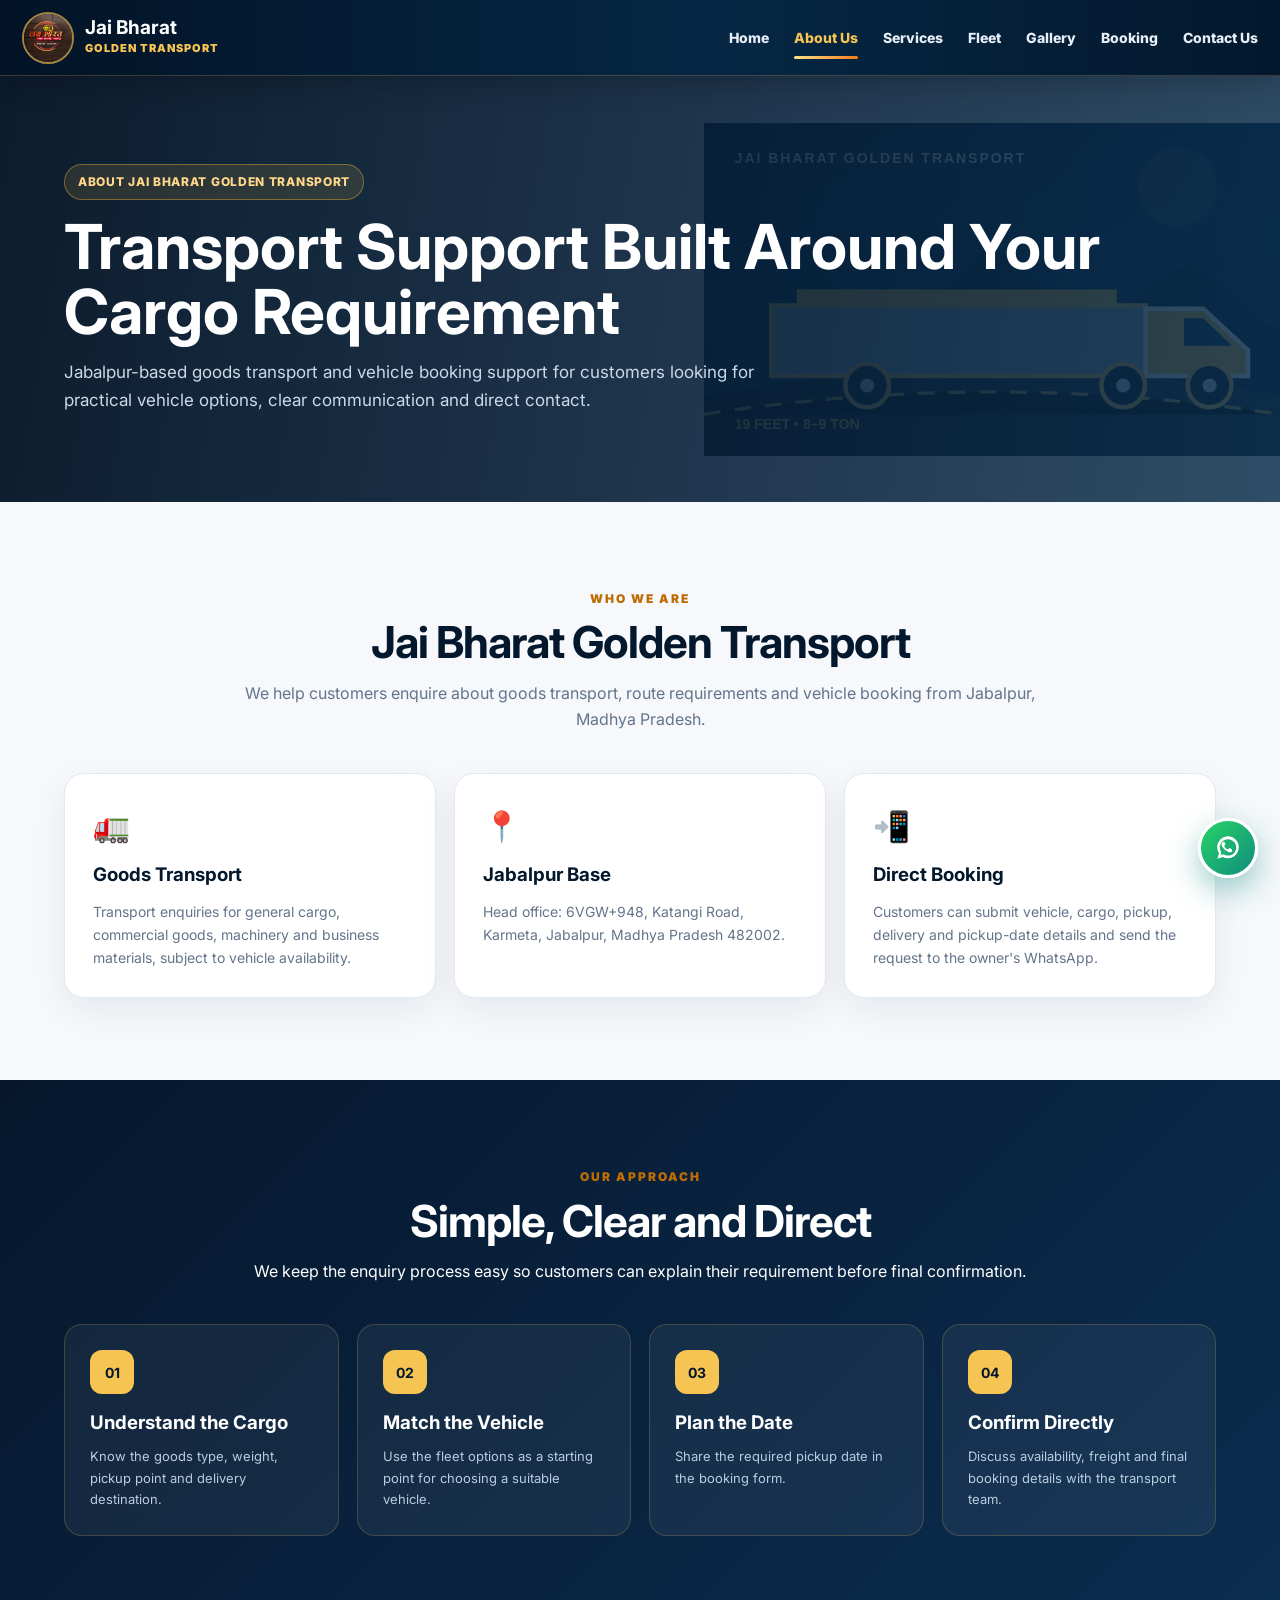
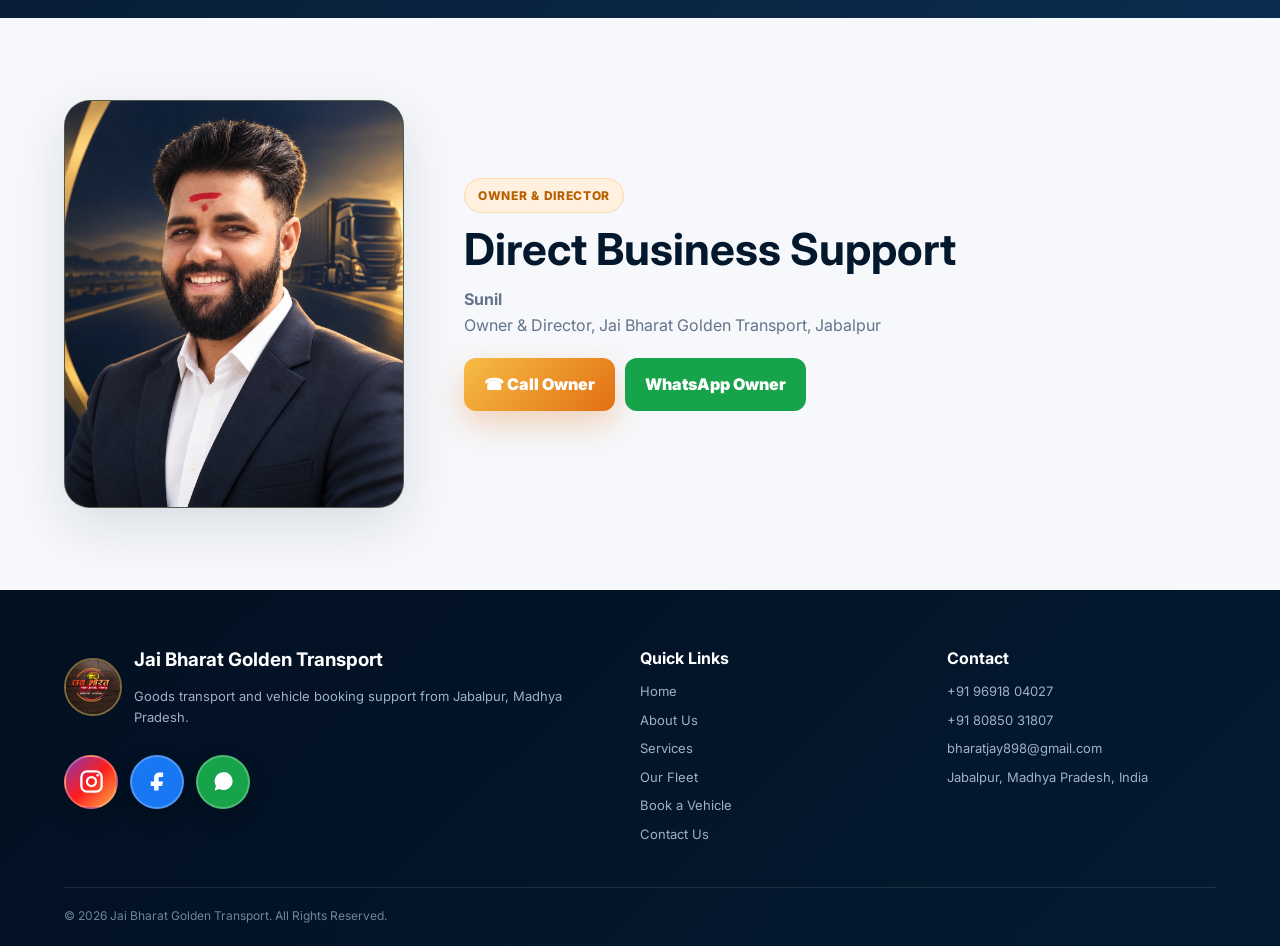
==== commit f5fdae37: "Add files via upload" ====
--- a/about.html
+++ b/about.html
@@ -1,4 +1,14 @@
-<!DOCTYPE html><html lang="en"><head><meta charset="UTF-8"><meta name="viewport" content="width=device-width,initial-scale=1.0"><meta name="description" content="About Jai Bharat Golden Transport, a Jabalpur-based goods transport and vehicle booking service in Madhya Pradesh."><meta name="keywords" content="Jai Bharat Golden Transport, about Jabalpur transport, goods transport Jabalpur, transport service Madhya Pradesh, vehicle booking Jabalpur"><meta name="robots" content="index, follow"><link rel="icon" href="logo.jfif"><link rel="canonical" href="https://jai-bharat-golden-transport.onrender.com/about.html"><title>About Us | Jai Bharat Golden Transport</title><link rel="stylesheet" href="style.css"></head><body>
+<!DOCTYPE html><html lang="en"><head><meta charset="UTF-8"><meta name="viewport" content="width=device-width,initial-scale=1.0"><meta name="description" content="Learn about Jai Bharat Golden Transport, a Jabalpur-based transportation company providing goods transport, freight, commercial transportation and vehicle booking support in Madhya Pradesh."><meta name="keywords" content="Jai Bharat Golden Transport, Jai Bharat Golden Transport India, Jai Bharat Golden Transport company, Jai Bharat Golden Transport contact, Jai Bharat Golden Transport services, Jai Bharat Golden Transport booking, Jai Bharat Golden Transport transport service, transport service, transportation company, goods transport service, logistics services, reliable transport service, commercial transportation, freight transport service, truck transportation service, goods transportation, full truck load service, part load transportation, commercial goods transport, freight transportation, heavy goods transportation, local transport service, long distance transport, industrial transportation, business logistics services, Jabalpur transport service, goods transport Jabalpur, transport service Madhya Pradesh"><meta name="robots" content="index, follow"><link rel="icon" href="logo.jfif"><link rel="canonical" href="https://jai-bharat-golden-transport.onrender.com/about.html"><title>About Jai Bharat Golden Transport | Transport Company India</title><link rel="stylesheet" href="style.css"><meta property="og:type" content="website">
+<meta property="og:title" content="About Jai Bharat Golden Transport | Transport Company India">
+<meta property="og:description" content="Learn about Jai Bharat Golden Transport, a Jabalpur-based transportation company providing goods transport, freight, commercial transportation and vehicle booking support in Madhya Pradesh.">
+<meta property="og:url" content="https://jai-bharat-golden-transport.onrender.com/about.html">
+<meta property="og:site_name" content="Jai Bharat Golden Transport">
+<meta property="og:image" content="https://jai-bharat-golden-transport.onrender.com/hero-transport.jpg">
+<meta name="twitter:card" content="summary_large_image">
+<meta name="twitter:title" content="About Jai Bharat Golden Transport | Transport Company India">
+<meta name="twitter:description" content="Learn about Jai Bharat Golden Transport, a Jabalpur-based transportation company providing goods transport, freight, commercial transportation and vehicle booking support in Madhya Pradesh.">
+<meta name="twitter:image" content="https://jai-bharat-golden-transport.onrender.com/hero-transport.jpg">
+</head><body>
 <header class="nav"><a class="brand" href="index.html"><img src="logo.jfif" alt="Jai Bharat Golden Transport logo"><div><strong>Jai Bharat</strong><span>Golden Transport</span></div></a><nav id="navLinks"><a href="index.html">Home</a><a class="active" href="about.html">About Us</a><a href="services.html">Services</a><a href="index.html#fleet">Fleet</a><a href="gallery.html">Gallery</a><a href="booking.html">Booking</a><a href="contact.html">Contact Us</a></nav><button class="menu-btn" id="menuBtn" aria-label="Open navigation menu">☰</button></header>
 <main><section class="page-hero"><div class="container"><span class="eyebrow">About Jai Bharat Golden Transport</span><h1>Transport Support Built Around Your Cargo Requirement</h1><p>Jabalpur-based goods transport and vehicle booking support for customers looking for practical vehicle options, clear communication and direct contact.</p></div></section>
 <section class="section"><div class="container"><div class="section-head"><span>Who We Are</span><h2>Jai Bharat Golden Transport</h2><p>We help customers enquire about goods transport, route requirements and vehicle booking from Jabalpur, Madhya Pradesh.</p></div><div class="feature-grid"><article class="feature-card"><div class="icon">🚛</div><h3>Goods Transport</h3><p>Transport enquiries for general cargo, commercial goods, machinery and business materials, subject to vehicle availability.</p></article><article class="feature-card"><div class="icon">📍</div><h3>Jabalpur Base</h3><p>Head office: 6VGW+948, Katangi Road, Karmeta, Jabalpur, Madhya Pradesh 482002.</p></article><article class="feature-card"><div class="icon">📲</div><h3>Direct Booking</h3><p>Customers can submit vehicle, cargo, pickup, delivery and pickup-date details and send the request to the owner's WhatsApp.</p></article></div></div></section>
--- a/style.css
+++ b/style.css
@@ -1,7 +1,7 @@
 @import url('https://fonts.googleapis.com/css2?family=Inter:wght@400;500;600;700;800;900&display=swap');
 :root{--navy:#03182d;--navy2:#0a3152;--gold:#f6c453;--gold2:#d88b16;--orange:#ef7d18;--green:#16a34a;--text:#172033;--muted:#64748b;--bg:#f6f8fb;--white:#fff;--line:#e3e9f0;--shadow:0 18px 55px rgba(6,26,51,.12)}
 *{box-sizing:border-box;margin:0;padding:0}html{scroll-behavior:smooth;scroll-padding-top:80px}body{font-family:Inter,Arial,sans-serif;background:var(--bg);color:var(--text);line-height:1.65}a{text-decoration:none;color:inherit}img{max-width:100%}.container{width:min(1160px,90%);margin:auto}
-.nav{height:76px;background:linear-gradient(90deg,#021326,#062744 55%,#03182d);display:flex;align-items:center;padding:0 5%;position:sticky;top:0;z-index:100;box-shadow:0 8px 28px rgba(0,0,0,.22);border-bottom:1px solid rgba(246,196,83,.22)}.brand{display:flex;align-items:center;gap:11px;margin-right:auto}.brand img{width:52px;height:52px;border-radius:50%;object-fit:cover;border:2px solid rgba(246,196,83,.65)}.brand strong{display:block;color:#fff;font-size:19px;line-height:1.1}.brand span{display:block;color:#f6c453;font-size:11px;font-weight:900;letter-spacing:1px;text-transform:uppercase}nav{display:flex;align-items:center;gap:25px;font-size:14px;font-weight:800;color:#e7eef7}nav a{position:relative;padding:27px 0}nav a:after{content:"";position:absolute;left:0;right:100%;bottom:17px;height:3px;border-radius:10px;background:linear-gradient(90deg,#ffe28a,#ef7d18);transition:.25s}nav a:hover,nav a.active{color:#f6c453}nav a:hover:after,nav a.active:after{right:0}.menu-btn{display:none;border:1px solid rgba(255,255,255,.2);background:rgba(255,255,255,.07);font-size:24px;color:#fff;width:44px;height:44px;border-radius:12px}
+.nav{height:76px;background:linear-gradient(90deg,#021326,#062744 55%,#03182d);display:flex;align-items:center;padding:0 22px;position:sticky;top:0;z-index:100;box-shadow:0 8px 28px rgba(0,0,0,.22);border-bottom:1px solid rgba(246,196,83,.22)}.brand{display:flex;align-items:center;gap:11px;margin-right:auto}.brand img{width:52px;height:52px;border-radius:50%;object-fit:cover;border:2px solid rgba(246,196,83,.65)}.brand strong{display:block;color:#fff;font-size:19px;line-height:1.1}.brand span{display:block;color:#f6c453;font-size:11px;font-weight:900;letter-spacing:1px;text-transform:uppercase}nav{display:flex;align-items:center;gap:25px;font-size:14px;font-weight:800;color:#e7eef7}nav a{position:relative;padding:27px 0}nav a:after{content:"";position:absolute;left:0;right:100%;bottom:17px;height:3px;border-radius:10px;background:linear-gradient(90deg,#ffe28a,#ef7d18);transition:.25s}nav a:hover,nav a.active{color:#f6c453}nav a:hover:after,nav a.active:after{right:0}.menu-btn{display:none;border:1px solid rgba(255,255,255,.2);background:rgba(255,255,255,.07);font-size:24px;color:#fff;width:44px;height:44px;border-radius:12px}
 .hero{min-height:570px;position:relative;display:flex;align-items:center;overflow:hidden;background:linear-gradient(90deg,rgba(2,15,29,.93) 0%,rgba(3,23,42,.75) 48%,rgba(3,23,42,.24) 100%),url('hero-transport.jpg') center/cover no-repeat}.hero:after{content:"";position:absolute;inset:0;background:radial-gradient(circle at 76% 28%,rgba(246,196,83,.18),transparent 26%);pointer-events:none}.hero-content{position:relative;z-index:2;padding:65px 0;max-width:710px;color:#fff;margin-left:0;transform:translateX(18px)}.eyebrow{display:inline-flex;padding:7px 13px;border-radius:999px;background:rgba(245,184,61,.12);border:1px solid rgba(245,184,61,.4);color:#ffd88a;font-size:12px;font-weight:800;letter-spacing:.7px;text-transform:uppercase}.hero h1{font-size:clamp(38px,4.1vw,54px);line-height:1.04;margin:17px 0 17px;letter-spacing:-1.8px}.hero h1 span{display:block;color:#f6c453;text-shadow:0 4px 18px rgba(0,0,0,.2)}.hero p{font-size:17px;color:#e4edf7;max-width:680px}.hero-actions{display:flex;gap:12px;flex-wrap:wrap;margin:28px 0 22px}.btn{display:inline-flex;align-items:center;justify-content:center;gap:8px;border:0;border-radius:12px;padding:13px 20px;font-weight:900;cursor:pointer;transition:.25s}.btn:hover{transform:translateY(-2px)}.btn.primary{background:linear-gradient(135deg,#f6bd45,#e36f13);color:#fff;box-shadow:0 13px 32px rgba(227,111,19,.28)}.btn.whatsapp{background:#16a34a;color:#fff}.btn.outline{border:1px solid rgba(255,255,255,.3);color:#fff;background:rgba(255,255,255,.07)}.hero-trust{display:flex;gap:18px;flex-wrap:wrap;color:#f7e0a5;font-size:12px;font-weight:700}.hero-trust span{padding-left:11px;border-left:2px solid rgba(246,196,83,.55)}
 .trust-strip{background:#061c34;border-top:1px solid rgba(246,196,83,.22);border-bottom:1px solid rgba(246,196,83,.22);color:#fff}.trust-grid{display:grid;grid-template-columns:repeat(4,1fr)}.trust-grid>div{display:flex;gap:13px;align-items:center;padding:20px 18px;border-right:1px solid rgba(255,255,255,.09)}.trust-grid>div:last-child{border-right:0}.trust-icon{width:44px;height:44px;border-radius:13px;display:grid;place-items:center;background:rgba(246,196,83,.14);border:1px solid rgba(246,196,83,.4);color:#f6c453;font-size:21px;font-weight:900}.trust-grid strong{display:block;font-size:13px}.trust-grid small{display:block;color:#aebfd1;font-size:11px;margin-top:2px}
 .section{padding:82px 0}.section-head{text-align:center;max-width:820px;margin:0 auto 40px}.section-head>span{font-size:12px;color:#c06c05;font-weight:900;text-transform:uppercase;letter-spacing:2px}.section-head h2{font-size:clamp(29px,4vw,44px);line-height:1.12;color:var(--navy);margin:8px 0 12px;letter-spacing:-1px}.section-head p{color:var(--muted)}.section-head.light h2,.section-head.light p{color:#fff}.section-head.light>span{color:#ffd27b}
@@ -16,7 +16,7 @@
 .page-hero{padding:88px 0;background:linear-gradient(100deg,rgba(4,20,39,.97),rgba(9,44,75,.84)),url('19-ft.svg') right center/45% auto no-repeat;color:#fff}.page-hero h1{font-size:clamp(38px,5vw,62px);line-height:1.05;margin:14px 0}.page-hero p{max-width:700px;color:#cbd9e8;font-size:17px}.feature-grid{display:grid;grid-template-columns:repeat(3,1fr);gap:18px}.feature-card{padding:28px;background:#fff;border:1px solid var(--line);border-radius:20px;box-shadow:0 12px 35px rgba(7,27,53,.07)}.feature-card .icon{font-size:30px}.feature-card h3{color:var(--navy);margin:9px 0}.feature-card p{color:var(--muted);font-size:14px}.contact-grid{display:grid;grid-template-columns:1.1fr .9fr;gap:25px}.contact-card{padding:30px;background:#fff;border:1px solid var(--line);border-radius:20px;box-shadow:0 12px 35px rgba(7,27,53,.07)}.contact-card h2{color:var(--navy);margin-bottom:15px}.contact-list{display:grid;gap:14px}.contact-item{padding:16px;border:1px solid var(--line);border-radius:13px;background:#f8fafc}.contact-item strong{display:block;color:var(--navy)}.contact-item span,.contact-item a{color:var(--muted);font-size:14px}
 footer{background:linear-gradient(135deg,#020f20,#041b32);color:#dbeafe;padding:55px 0 20px}.footer-grid{display:grid;grid-template-columns:2fr 1fr 1fr;gap:38px}.footer-brand{display:flex;align-items:center;gap:12px}.footer-brand img{width:58px;height:58px;border-radius:50%;object-fit:cover;border:2px solid rgba(246,196,83,.5)}footer h3,footer h4{color:#fff;margin-bottom:10px}footer p,footer a{color:#9fb1c6;font-size:13px}footer a{display:block;margin:7px 0}.footer-bottom{border-top:1px solid rgba(255,255,255,.1);margin-top:35px;padding-top:18px;color:#71849b;font-size:12px}.float-wa{position:fixed;right:22px;bottom:22px;width:60px;height:60px;border-radius:50%;display:flex;align-items:center;justify-content:center;background:linear-gradient(135deg,#25d366,#128c7e);color:#fff;box-shadow:0 12px 30px rgba(18,140,126,.42);z-index:90;border:3px solid #fff}.float-wa svg{width:32px;height:32px;fill:currentColor}
 @media(max-width:1050px){.hero-content{transform:translateX(10px)}.service-grid{grid-template-columns:repeat(2,1fr)}.fleet-grid{grid-template-columns:repeat(3,1fr)}.process-grid{grid-template-columns:repeat(2,1fr)}.why-grid{grid-template-columns:repeat(2,1fr)}.hero-content{max-width:680px}.trust-grid{grid-template-columns:repeat(2,1fr)}}
-@media(max-width:760px){.hero-content{transform:none}.nav{height:62px;padding:0 4%}.brand{gap:8px}.brand img{width:40px;height:40px}.brand strong{font-size:14px}.brand span{font-size:8px;letter-spacing:.7px}nav{display:none;position:absolute;left:3%;right:3%;top:68px;background:linear-gradient(180deg,#03182d,#082d4d);flex-direction:column;align-items:stretch;padding:8px 18px;border:1px solid rgba(255,255,255,.12);border-radius:16px;box-shadow:0 15px 30px rgba(0,0,0,.28);gap:0}nav.show{display:flex}nav a{padding:12px 2px;color:#fff}nav a:after{bottom:5px}.menu-btn{display:block}.hero{min-height:475px;align-items:flex-end;background-position:59% center}.hero-content{padding:35px 0 30px;max-width:100%}.hero h1{font-size:34px;line-height:1.04;letter-spacing:-1px;margin:12px 0}.hero p{font-size:13px;line-height:1.48}.hero-actions{margin:18px 0 13px}.btn{padding:11px 15px;font-size:13px}.hero-trust{gap:10px;font-size:10px}.trust-grid{grid-template-columns:1fr 1fr}.trust-grid>div{padding:15px 10px;border-right:0;border-bottom:1px solid rgba(255,255,255,.09)}.trust-icon{width:38px;height:38px;font-size:17px}.trust-grid strong{font-size:11px}.trust-grid small{font-size:9px}.section{padding:54px 0}.section-head{margin-bottom:30px}.section-head h2{font-size:31px}.service-grid,.feature-grid,.fleet-grid,.contact-grid,.why-grid{grid-template-columns:1fr}.route-box{grid-template-columns:1fr}.swap{display:none}.booking-form{grid-template-columns:1fr;padding:17px}.full{grid-column:auto}.process-grid{grid-template-columns:1fr}.owner-section{grid-template-columns:1fr;gap:28px}.owner-photo{max-width:300px;margin:auto}.owner-info h2{font-size:31px}.owner-buttons .btn{width:100%}.social{width:50px;height:50px}.social svg{width:25px;height:25px}.footer-grid{grid-template-columns:1fr}.page-hero{padding:60px 0;background-size:95% auto;background-position:center bottom}.float-wa{right:14px;bottom:14px;width:56px;height:56px}.float-wa svg{width:29px;height:29px}}
+@media(max-width:760px){.hero-content{transform:none}.nav{height:62px;padding:0 12px}.brand{gap:8px}.brand img{width:40px;height:40px}.brand strong{font-size:14px}.brand span{font-size:8px;letter-spacing:.7px}nav{display:none;position:absolute;left:3%;right:3%;top:68px;background:linear-gradient(180deg,#03182d,#082d4d);flex-direction:column;align-items:stretch;padding:8px 18px;border:1px solid rgba(255,255,255,.12);border-radius:16px;box-shadow:0 15px 30px rgba(0,0,0,.28);gap:0}nav.show{display:flex}nav a{padding:12px 2px;color:#fff}nav a:after{bottom:5px}.menu-btn{display:block}.hero{min-height:475px;align-items:flex-end;background-position:59% center}.hero-content{padding:35px 0 30px;max-width:100%}.hero h1{font-size:34px;line-height:1.04;letter-spacing:-1px;margin:12px 0}.hero p{font-size:13px;line-height:1.48}.hero-actions{margin:18px 0 13px}.btn{padding:11px 15px;font-size:13px}.hero-trust{gap:10px;font-size:10px}.trust-grid{grid-template-columns:1fr 1fr}.trust-grid>div{padding:15px 10px;border-right:0;border-bottom:1px solid rgba(255,255,255,.09)}.trust-icon{width:38px;height:38px;font-size:17px}.trust-grid strong{font-size:11px}.trust-grid small{font-size:9px}.section{padding:54px 0}.section-head{margin-bottom:30px}.section-head h2{font-size:31px}.service-grid,.feature-grid,.fleet-grid,.contact-grid,.why-grid{grid-template-columns:1fr}.route-box{grid-template-columns:1fr}.swap{display:none}.booking-form{grid-template-columns:1fr;padding:17px}.full{grid-column:auto}.process-grid{grid-template-columns:1fr}.owner-section{grid-template-columns:1fr;gap:28px}.owner-photo{max-width:300px;margin:auto}.owner-info h2{font-size:31px}.owner-buttons .btn{width:100%}.social{width:50px;height:50px}.social svg{width:25px;height:25px}.footer-grid{grid-template-columns:1fr}.page-hero{padding:60px 0;background-size:95% auto;background-position:center bottom}.float-wa{right:14px;bottom:14px;width:56px;height:56px}.float-wa svg{width:29px;height:29px}}
 
 /* v9 premium additions */
 .area-grid{display:grid;grid-template-columns:1fr 1fr;gap:30px;align-items:stretch}.section-head.left{text-align:left;margin-bottom:22px}.area-pills{display:flex;gap:10px;flex-wrap:wrap;margin:0 0 22px}.area-pills span{padding:9px 13px;border-radius:999px;background:#fff4d7;border:1px solid #f6d98b;color:#7a4b00;font-weight:800;font-size:12px}.map-card{min-height:320px;border-radius:22px;overflow:hidden;border:1px solid var(--line);box-shadow:var(--shadow);background:#dbe6ef}.map-card iframe{width:100%;height:100%;min-height:320px;border:0}.booking-status{display:flex;align-items:center;gap:9px;flex-wrap:wrap;margin-top:16px;padding:10px 13px;border-radius:12px;background:rgba(255,255,255,.08);border:1px solid rgba(255,255,255,.12);color:#dbeafe;font-size:12px}.booking-status strong{color:#fff}.status-dot{width:9px;height:9px;border-radius:50%;background:#22c55e;box-shadow:0 0 0 5px rgba(34,197,94,.12)}.booking-status #requestCount{margin-left:auto;color:#9fb1c6}.gallery-section{background:#f6f9fc}.gallery-grid{display:grid;grid-template-columns:repeat(3,1fr);gap:18px}.gallery-grid figure{margin:0;background:#fff;border:1px solid var(--line);border-radius:18px;overflow:hidden;box-shadow:0 12px 35px rgba(7,27,53,.06)}.gallery-grid img{width:100%;height:210px;display:block;object-fit:cover;background:#eef3f7}.gallery-grid figcaption{padding:13px 15px;color:var(--navy);font-weight:800;font-size:13px}.testimonial-section{background:#fff}.testimonial-grid{display:grid;grid-template-columns:repeat(3,1fr);gap:18px}.testimonial-grid article{position:relative;padding:25px;border:1px solid var(--line);border-radius:20px;background:linear-gradient(145deg,#fff,#f7fafc);box-shadow:0 12px 35px rgba(7,27,53,.05)}.quote-mark{font-size:45px;line-height:.7;color:#d49a28;font-weight:900}.testimonial-grid h3{color:var(--navy);margin:14px 0 7px}.testimonial-grid p{color:var(--muted);font-size:13px;line-height:1.6}.testimonial-grid span{display:inline-block;margin-top:13px;font-size:11px;color:#8a5a08;background:#fff4d7;padding:6px 9px;border-radius:999px;font-weight:800}.faq-section{background:#f6f9fc}.faq-list{max-width:900px;margin:auto;display:grid;gap:10px}.faq-list details{background:#fff;border:1px solid var(--line);border-radius:15px;padding:0 18px;box-shadow:0 8px 25px rgba(7,27,53,.04)}.faq-list summary{cursor:pointer;list-style:none;padding:18px 28px 18px 0;color:var(--navy);font-weight:900;position:relative}.faq-list summary::-webkit-details-marker{display:none}.faq-list summary:after{content:'+';position:absolute;right:0;font-size:22px;color:#b76b08}.faq-list details[open] summary:after{content:'−'}.faq-list details p{color:var(--muted);font-size:13px;line-height:1.6;margin:0 0 18px}.vehicle-modal{position:fixed;inset:0;display:none;z-index:120}.vehicle-modal.open{display:block}.modal-backdrop{position:absolute;inset:0;background:rgba(1,12,24,.72);backdrop-filter:blur(5px)}.modal-card{position:relative;width:min(520px,92vw);margin:8vh auto 0;background:#fff;border-radius:24px;padding:25px;box-shadow:0 30px 80px rgba(0,0,0,.35);z-index:2}.modal-card>img{width:100%;height:210px;object-fit:contain;background:#f4f7fa;border-radius:17px}.modal-card h2{color:var(--navy);font-size:30px;margin:9px 0}.modal-card p{color:var(--muted);line-height:1.6}.modal-close{position:absolute;right:14px;top:14px;width:38px;height:38px;border:0;border-radius:50%;background:#fff;color:var(--navy);font-size:25px;cursor:pointer;box-shadow:0 6px 18px rgba(0,0,0,.15)}.modal-tag{display:inline-block;margin-top:15px;color:#8a5a08;background:#fff4d7;padding:6px 9px;border-radius:999px;font-size:11px;font-weight:900}.modal-specs{display:flex;gap:10px;flex-wrap:wrap;margin:16px 0}.modal-specs span{padding:9px 11px;border:1px solid var(--line);border-radius:10px;color:#475569;font-size:12px;font-weight:800}.mobile-action-bar{display:none}.reveal{opacity:0;transform:translateY(18px);transition:opacity .65s ease,transform .65s ease}.reveal.visible{opacity:1;transform:none}.fleet-card,.service-card,.why-grid article,.gallery-grid figure,.testimonial-grid article{transition:transform .25s ease,box-shadow .25s ease}.fleet-card:hover,.service-card:hover,.why-grid article:hover,.gallery-grid figure:hover,.testimonial-grid article:hover{transform:translateY(-5px);box-shadow:0 18px 42px rgba(7,27,53,.1)}
@@ -80,3 +80,71 @@
 .branch-grid{display:grid;grid-template-columns:repeat(3,1fr);gap:18px}.branch-card{display:flex;gap:16px;align-items:flex-start;padding:22px;border:1px solid var(--line);border-radius:18px;background:linear-gradient(145deg,#fff,#f7fafc);box-shadow:0 12px 32px rgba(7,27,53,.06);transition:transform .25s ease,box-shadow .25s ease}.branch-card:hover{transform:translateY(-4px);box-shadow:0 18px 40px rgba(7,27,53,.1)}.branch-number{width:42px;height:42px;flex:0 0 42px;border-radius:12px;display:grid;place-items:center;background:linear-gradient(135deg,#f6c453,#b76b08);color:#071b35;font-weight:1000;font-size:13px}.branch-label{display:inline-block;text-transform:uppercase;letter-spacing:1px;color:#a36106;font-size:10px;font-weight:900;margin-bottom:5px}.branch-card h3{margin:0 0 6px;color:var(--navy);font-size:17px;line-height:1.25}.branch-card p{margin:0;color:var(--muted);font-size:12px;line-height:1.45}.cta-panel{display:flex;align-items:center;justify-content:space-between;gap:24px;padding:30px;border-radius:24px;background:linear-gradient(135deg,#03182d,#0b3152);border:1px solid rgba(246,196,83,.24);box-shadow:var(--shadow)}.cta-panel h2{color:#fff;margin:8px 0 6px;font-size:30px}.cta-panel p{color:#b9cce0;margin:0;max-width:680px;font-size:13px;line-height:1.55}.cta-panel .eyebrow{display:inline-block}
 @media(max-width:1050px){.branch-grid{grid-template-columns:repeat(2,1fr)}}
 @media(max-width:760px){.branch-grid{grid-template-columns:1fr;gap:12px}.branch-card{padding:17px}.branch-card h3{font-size:16px}.cta-panel{display:grid;padding:22px;gap:17px}.cta-panel h2{font-size:25px}.cta-panel .btn{width:100%;min-height:46px}}
+
+/* v14: refined mobile layout */
+@media (max-width:760px){
+  body{font-size:14px}
+  .container{width:calc(100% - 28px);max-width:520px}
+  .nav{padding:0 14px}
+  .brand strong{font-size:13px}
+  .brand span{font-size:7px;letter-spacing:.7px}
+  nav{left:12px;right:12px;border-radius:14px;background:#061c34;box-shadow:0 18px 40px rgba(0,0,0,.28);border:1px solid rgba(246,196,83,.2)}
+  .hero{min-height:535px;background-position:60% center}
+  .hero-content{padding:28px 0 25px;transform:none}
+  .hero h1{font-size:31px;max-width:350px;letter-spacing:-.9px}
+  .hero p{font-size:12.5px;max-width:350px}
+  .hero-trust{grid-template-columns:1fr 1fr;gap:7px}
+  .hero-trust span{font-size:9px;min-height:34px;display:flex;align-items:center}
+  .trust-grid>div{padding:13px 9px}
+  .trust-icon{width:34px;height:34px;flex-basis:34px;font-size:17px}
+  .section{padding:44px 0}
+  .section-head{width:100%;margin:0 auto 22px}
+  .section-head>span{font-size:10px;letter-spacing:1.5px}
+  .section-head h2{font-size:25px;line-height:1.16;letter-spacing:-.5px;overflow-wrap:anywhere}
+  .section-head p{font-size:12.5px;line-height:1.55}
+  .branches-section .section-head h2{max-width:330px;margin-left:auto;margin-right:auto}
+  .branch-grid{grid-template-columns:1fr;gap:11px}
+  .branch-card{min-height:76px;padding:15px;border-radius:15px;gap:12px;align-items:center}
+  .branch-number{width:38px;height:38px;flex-basis:38px;border-radius:11px;font-size:11px}
+  .branch-label{font-size:8.5px;letter-spacing:.8px}
+  .branch-card h3{font-size:14px;line-height:1.3;margin-bottom:3px}
+  .branch-card p{font-size:11px;line-height:1.35}
+  .route-box{padding:13px;border-radius:15px}
+  .fleet-grid{gap:10px}
+  .fleet-card{border-radius:14px}
+  .fleet-card>div{padding:11px}
+  .fleet-card h3{font-size:15px}
+  .fleet-card strong{font-size:11px}
+  .fleet-card p{font-size:10px}
+  .fleet-book{font-size:10px}
+  .owner-info h2{font-size:27px}
+  .social{width:48px;height:48px}
+  footer{padding-bottom:88px}
+}
+@media(max-width:389px){
+  .brand strong{font-size:12px}.brand span{font-size:6.5px}
+  .hero{min-height:500px}.hero h1{font-size:28px}.hero p{font-size:12px}
+  .hero-trust{grid-template-columns:1fr}
+  .section-head h2{font-size:23px}
+  .branches-section .section-head h2{max-width:290px}
+  .branch-card h3{font-size:13px}.branch-card p{font-size:10.5px}
+}
+
+/* v16 hero cleanup */
+.hero .trust-strip,
+.hero .hero-cards,
+.hero .hero-mini-cards,
+.hero .hero-features,
+.hero .mini-cards,
+.hero .hero-stats,
+.hero .hero-highlights {
+  display:none !important;
+}
+@media (min-width: 761px){
+  .hero-content, .hero-copy, .hero-inner { transform: translateY(-18px); }
+  header .container, .nav .container, .nav-inner { padding-left: 12px !important; }
+}
+@media (max-width: 760px){
+  .hero-content, .hero-copy, .hero-inner { transform: translateY(-8px); }
+  header .container, .nav .container, .nav-inner { padding-left: 6px !important; }
+}
